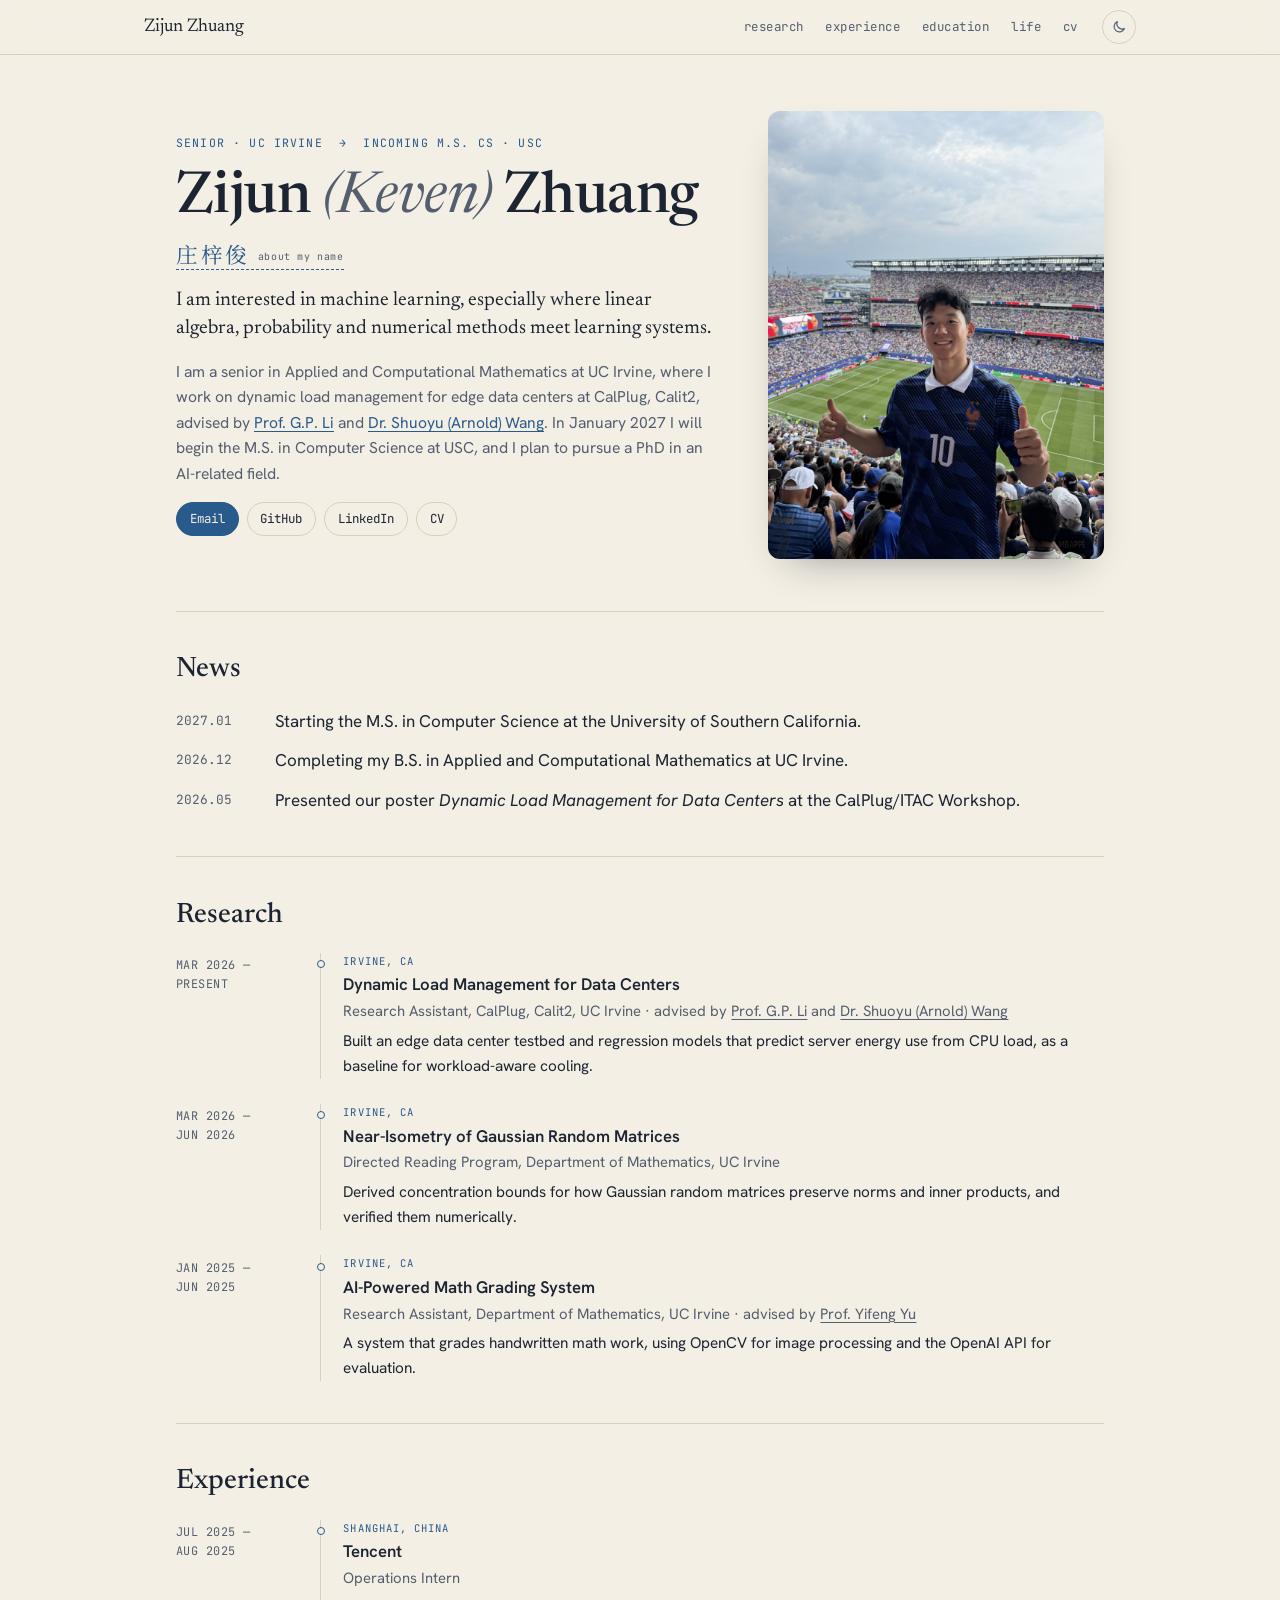
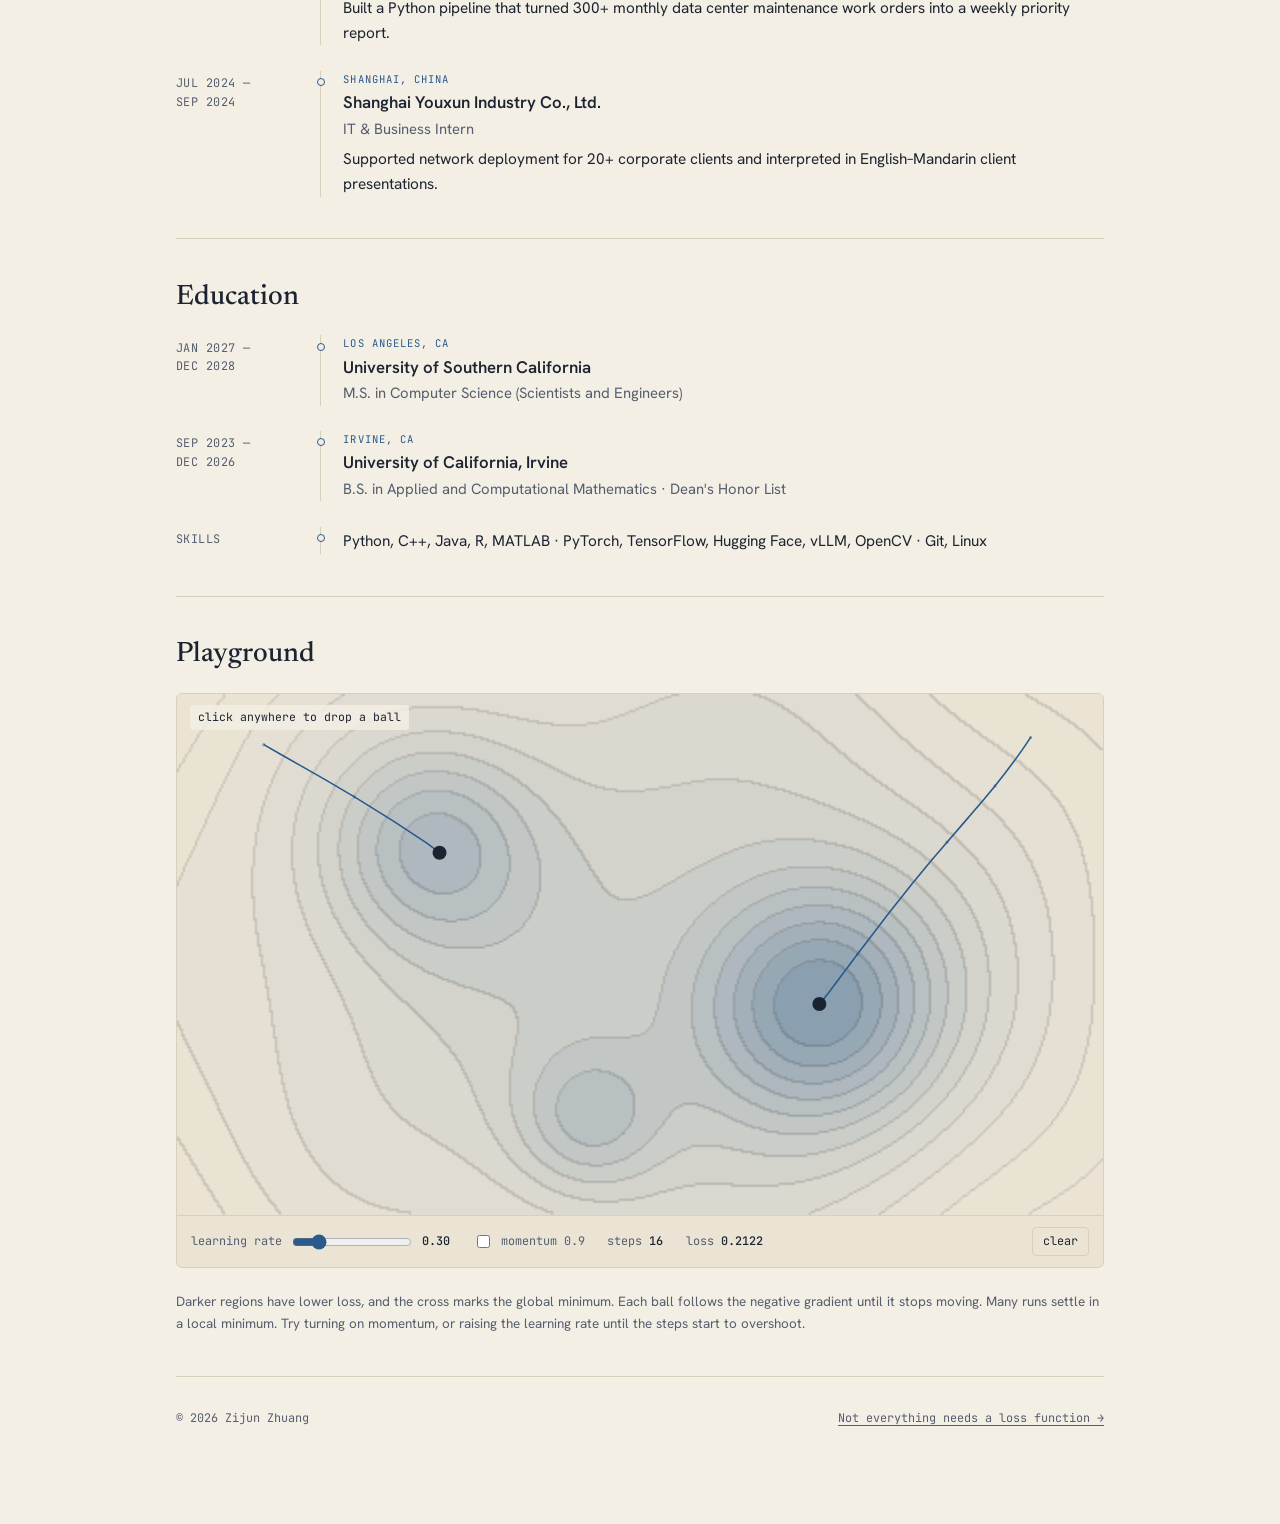
==== index.html @ bdbaf3a0 "New Life intro and footer link copy Co-Authored-By: Claude Opus 5.5 <noreply@anthropic.com> Claude-S" ====
<!doctype html>
<html lang="en">
<head>
<meta charset="utf-8">
<meta name="viewport" content="width=device-width, initial-scale=1, viewport-fit=cover">
<title>Zijun (Keven) Zhuang</title>
<meta name="claude:viewport-fit-sides" content="cover">
<meta name="description" content="Zijun (Keven) Zhuang — Applied & Computational Mathematics at UC Irvine, incoming M.S. Computer Science at USC. Research in machine learning for energy-efficient computing.">
<link rel="preconnect" href="https://fonts.googleapis.com">
<link rel="preconnect" href="https://fonts.gstatic.com" crossorigin>
<link rel="stylesheet" href="https://fonts.googleapis.com/css2?family=Hanken+Grotesk:wght@400;500;600&family=JetBrains+Mono:wght@400;500&family=Newsreader:ital,opsz,wght@0,6..72,400;0,6..72,500;1,6..72,400&display=swap">
<link rel="stylesheet" href="https://fonts.googleapis.com/css2?family=Noto+Serif+SC:wght@500&text=%E5%BA%84%E6%A2%93%E4%BF%8A%E6%9C%A8%E5%8C%97%E5%86%A5%E6%9C%89%E9%B1%BC%E5%85%B6%E5%90%8D%E4%B8%BA%E9%B2%B2%EF%BC%8C%E3%80%82&display=swap">
<link rel="stylesheet" href="assets/css/style.css">
<link rel="icon" href="assets/favicon.svg" type="image/svg+xml">
</head>
<body>

<header class="topbar">
  <div class="topbar-in">
    <a class="wordmark" href="index.html">Zijun Zhuang</a>
    <nav class="nav" aria-label="Main">
      <a href="#research">research</a>
      <a href="#experience">experience</a>
      <a href="#education">education</a>
      <a href="life.html">life</a>
      <a href="assets/cv.pdf">cv</a>
    </nav>
    <button class="theme-btn" type="button" aria-label="Switch theme"></button>
  </div>
</header>

<main class="page">
  <div class="wrap narrow">

    <section class="hero" id="about">
      <div class="hero-text">
        <p class="eyebrow">Senior · UC Irvine &nbsp;→&nbsp; Incoming M.S. CS · USC</p>
        <h1 class="name">Zijun <span class="aka">(Keven)</span> Zhuang</h1>
        <button class="han-btn" type="button" data-open-name aria-haspopup="dialog">庄梓俊<small>about my name</small></button>
        <p class="statement">I am interested in machine learning, especially where linear algebra, probability and numerical methods meet learning systems.</p>
        <div class="bio">
          <p>I am a senior in Applied and Computational Mathematics at UC Irvine, where I work on dynamic load management for edge data centers at CalPlug, Calit2, advised by <a href="https://www.calplug.org/about/team">Prof. G.P. Li</a> and <a href="https://www.calplug.org/about/team">Dr. Shuoyu (Arnold) Wang</a>. In January 2027 I will begin the M.S. in Computer Science at USC, and I plan to pursue a PhD in an AI-related field.</p>
        </div>
        <div class="links">
          <a class="chip solid" href="mailto:zijunzhu@usc.edu">Email</a>
          <a class="chip" href="https://github.com/kevenzhuang">GitHub</a>
          <a class="chip" href="https://www.linkedin.com/in/keven-zhuang-62643b3b6/">LinkedIn</a>
          <a class="chip" href="assets/cv.pdf">CV</a>
        </div>
      </div>
      <div class="portrait">
        <span class="mono-fill" aria-hidden="true">庄</span>
        <img data-photo src="assets/img/profile.jpg" alt="Zijun Zhuang at a France match, Lincoln Financial Field, Philadelphia">
      </div>
    </section>

    <section class="sec" id="news">
      <h2>News</h2>
      <ul class="news">
        <li><time>2027.01</time><p>Starting the M.S. in Computer Science at the University of Southern California.</p></li>
        <li><time>2026.12</time><p>Completing my B.S. in Applied and Computational Mathematics at UC Irvine.</p></li>
        <li><time>2026.05</time><p>Presented our poster <em>Dynamic Load Management for Data Centers</em> at the CalPlug/ITAC Workshop.</p></li>
      </ul>
    </section>

    <section class="sec" id="research">
      <h2>Research</h2>
      <div class="timeline">
        <article class="tl">
          <div class="when">Mar 2026 —<br>Present</div>
          <div class="what">
            <span class="where">Irvine, CA</span><h3>Dynamic Load Management for Data Centers</h3>
            <p class="role">Research Assistant, CalPlug, Calit2, UC Irvine · advised by <a href="https://www.calplug.org/about/team">Prof. G.P. Li</a> and <a href="https://www.calplug.org/about/team">Dr. Shuoyu (Arnold) Wang</a></p>
            <p class="desc">Built an edge data center testbed and regression models that predict server energy use from CPU load, as a baseline for workload-aware cooling.</p>
          </div>
        </article>
        <article class="tl">
          <div class="when">Mar 2026 —<br>Jun 2026</div>
          <div class="what">
            <span class="where">Irvine, CA</span><h3>Near-Isometry of Gaussian Random Matrices</h3>
            <p class="role">Directed Reading Program, Department of Mathematics, UC Irvine</p>
            <p class="desc">Derived concentration bounds for how Gaussian random matrices preserve norms and inner products, and verified them numerically.</p>
          </div>
        </article>
        <article class="tl">
          <div class="when">Jan 2025 —<br>Jun 2025</div>
          <div class="what">
            <span class="where">Irvine, CA</span><h3>AI-Powered Math Grading System</h3>
            <p class="role">Research Assistant, Department of Mathematics, UC Irvine · advised by <a href="https://www.faculty.uci.edu/profile/?facultyId=5707">Prof. Yifeng Yu</a></p>
            <p class="desc">A system that grades handwritten math work, using OpenCV for image processing and the OpenAI API for evaluation.</p>
          </div>
        </article>
      </div>
    </section>

    <section class="sec" id="experience">
      <h2>Experience</h2>
      <div class="timeline">
        <article class="tl">
          <div class="when">Jul 2025 —<br>Aug 2025</div>
          <div class="what">
            <span class="where">Shanghai, China</span><h3>Tencent</h3>
            <p class="role">Operations Intern</p>
            <p class="desc">Built a Python pipeline that turned 300+ monthly data center maintenance work orders into a weekly priority report.</p>
          </div>
        </article>
        <article class="tl">
          <div class="when">Jul 2024 —<br>Sep 2024</div>
          <div class="what">
            <span class="where">Shanghai, China</span><h3>Shanghai Youxun Industry Co., Ltd.</h3>
            <p class="role">IT &amp; Business Intern</p>
            <p class="desc">Supported network deployment for 20+ corporate clients and interpreted in English–Mandarin client presentations.</p>
          </div>
        </article>
      </div>
    </section>

    <section class="sec" id="education">
      <h2>Education</h2>
      <div class="timeline">
        <article class="tl">
          <div class="when">Jan 2027 —<br>Dec 2028</div>
          <div class="what">
            <span class="where">Los Angeles, CA</span><h3>University of Southern California</h3>
            <p class="role">M.S. in Computer Science (Scientists and Engineers)</p>
          </div>
        </article>
        <article class="tl">
          <div class="when">Sep 2023 —<br>Dec 2026</div>
          <div class="what">
            <span class="where">Irvine, CA</span><h3>University of California, Irvine</h3>
            <p class="role">B.S. in Applied and Computational Mathematics · Dean's Honor List</p>
          </div>
        </article>
        <article class="tl">
          <div class="when">Skills</div>
          <div class="what">
            <p class="desc">Python, C++, Java, R, MATLAB · PyTorch, TensorFlow, Hugging Face, vLLM, OpenCV · Git, Linux</p>
          </div>
        </article>
      </div>
    </section>

    <section class="sec" id="playground">
      <h2>Playground</h2>
        <div class="gd" id="gd">
          <div class="gd-canvas-wrap">
            <canvas aria-label="Contour plot of a loss surface. Click to start gradient descent from that point."></canvas>
            <span class="gd-hint">click anywhere to drop a ball</span>
          </div>
          <div class="gd-bar">
            <label for="gd-lr">learning rate <input id="gd-lr" type="range" min="0.02" max="1.6" step="0.02" value="0.30"> <output id="gd-lr-out">0.30</output></label>
            <label for="gd-mom"><input id="gd-mom" type="checkbox"> momentum 0.9</label>
            <span class="gd-stat">steps <b id="gd-steps">0</b></span>
            <span class="gd-stat">loss <b id="gd-loss">–</b></span>
            <span class="spacer"></span>
            <button id="gd-clear" type="button">clear</button>
          </div>
        </div>
        <p class="caption">Darker regions have lower loss, and the cross marks the global minimum. Each ball follows the negative gradient until it stops moving. Many runs settle in a local minimum. Try turning on momentum, or raising the learning rate until the steps start to overshoot.</p>
    </section>

    <footer class="foot">
      <span>© <span id="year">2026</span> Zijun Zhuang</span>
      <span><a href="life.html">Not everything needs a loss function →</a></span>
    </footer>
  </div>
</main>

<dialog class="namecard" id="namecard" aria-labelledby="nc-title">
  <div class="nc-in">
    <div class="nc-head">
      <h2 id="nc-title">About my name</h2>
      <button class="nc-x" type="button" data-close aria-label="Close">×</button>
    </div>
    <p>My legal name is Zijun Zhuang. In Chinese it is written 庄梓俊, and each character was chosen with care.</p>
    <div class="nc-chars">
      <div class="nc-char"><span class="g">庄</span><div><span class="py">zhuāng · family name</span><p>Shared with Zhuangzi, the Daoist philosopher. My family hoped the name would carry some of his wisdom.</p></div></div>
      <div class="nc-char"><span class="g">梓</span><div><span class="py">zǐ · catalpa tree</span><p>It carries the wood radical 木. In the Chinese five-element tradition my birth chart was short on wood, so this character was chosen to balance it.</p></div></div>
      <div class="nc-char"><span class="g">俊</span><div><span class="py">jùn · handsome, talented</span><p>My parents' hope for me. I am still working on it.</p></div></div>
    </div>
    <p class="nc-foot">Most people call me <b>Keven</b>, a name I have used since kindergarten. It is spelled with two e's, and it is not a typo.</p>
  </div>
</dialog>

<script src="assets/js/main.js"></script>
<script src="assets/js/gd.js"></script>
</body>
</html>
---- assets/css/style.css ----
/* Layout: a research notebook. One reading column (~68ch); on wide screens each
   section's label sits in a left margin column, like marginalia. Cream paper by
   day, deep-sea navy by night. Blue is the only accent. */
:root {
  --paper: #f4efe4;
  --paper-2: #ebe4d5;
  --ink: #1c2431;
  --ink-2: #545e6f;
  --rule: #d8cfbc;
  --accent: #295a8c;
  --accent-ink: #f4efe4;
  --accent-wash: rgba(41, 90, 140, 0.09);
  --ok: #2f7a5b;
  --warn: #b5562f;
  --c-home: #295a8c;
  --c-ocean: #1d8384;
  --c-cup: #c0672e;
  --c-wander: #7b6aa3;

  --f-display: "Newsreader", "Iowan Old Style", "Palatino Linotype", Georgia, serif;
  --f-body: "Hanken Grotesk", "Segoe UI", "Helvetica Neue", Arial, sans-serif;
  --f-mono: "JetBrains Mono", ui-monospace, "SF Mono", Menlo, Consolas, monospace;
  --f-han: "Noto Serif SC", "Songti SC", "STSong", "SimSun", serif;

  --step--1: 0.84rem;
  --step-0: 1rem;
  --step-1: 1.2rem;
  --step-2: 1.55rem;
  --step-3: 2.1rem;
  --step-4: clamp(2.3rem, 5vw, 3.3rem);

  --col: 44rem;
  --wide: 62rem;
  --radius: 6px;
}
@media (prefers-color-scheme: dark) {
  :root:not([data-theme="light"]) {
    --paper: #0e1623;
    --paper-2: #152033;
    --ink: #e9e3d6;
    --ink-2: #9ca7b9;
    --rule: #26354c;
    --accent: #84b4e8;
    --accent-ink: #0e1623;
    --accent-wash: rgba(132, 180, 232, 0.1);
    --ok: #6cc49c;
    --warn: #ec9a76;
    --c-home: #84b4e8;
    --c-ocean: #5cc6c0;
    --c-cup: #eea06a;
    --c-wander: #b6a8dc;
    color-scheme: dark;
  }
}
:root[data-theme="dark"] {
  --paper: #0e1623;
  --paper-2: #152033;
  --ink: #e9e3d6;
  --ink-2: #9ca7b9;
  --rule: #26354c;
  --accent: #84b4e8;
  --accent-ink: #0e1623;
  --accent-wash: rgba(132, 180, 232, 0.1);
  --ok: #6cc49c;
  --warn: #ec9a76;
  --c-home: #84b4e8;
  --c-ocean: #5cc6c0;
  --c-cup: #eea06a;
  --c-wander: #b6a8dc;
  color-scheme: dark;
}

*, *::before, *::after { box-sizing: border-box; }
html { -webkit-text-size-adjust: 100%; scroll-behavior: smooth; }
@media (prefers-reduced-motion: reduce) { html { scroll-behavior: auto; } *, *::before, *::after { animation: none !important; transition: none !important; } }
body {
  margin: 0;
  background: var(--paper);
  color: var(--ink);
  font-family: var(--f-body);
  font-size: 17px;
  line-height: 1.62;
  transition: background-color .25s, color .25s;
}
img { max-width: 100%; display: block; }
a { color: var(--accent); text-decoration-thickness: 1px; text-underline-offset: 3px; }
a:hover { text-decoration-thickness: 2px; }
:focus-visible { outline: 2px solid var(--accent); outline-offset: 3px; border-radius: 3px; }
h1, h2, h3 { font-family: var(--f-display); font-weight: 500; line-height: 1.15; text-wrap: balance; margin: 0; }
p { margin: 0; }
.han { font-family: var(--f-han); }
.mono { font-family: var(--f-mono); }

/* ---------- top bar ---------- */
body::before { content: ""; position: fixed; inset: 0 0 auto; height: env(safe-area-inset-top, 0px); z-index: 10; background: var(--paper); }
.topbar {
  position: sticky; top: env(safe-area-inset-top, 0px); z-index: 9;
  background: color-mix(in srgb, var(--paper) 88%, transparent);
  backdrop-filter: blur(8px); -webkit-backdrop-filter: blur(8px);
  border-bottom: 1px solid var(--rule);
  padding-left: max(16px, env(safe-area-inset-left, 0px));
  padding-right: max(16px, env(safe-area-inset-right, 0px));
}
.topbar-in { max-width: var(--wide); margin: 0 auto; display: flex; align-items: center; gap: 1rem; min-height: 3.4rem; }
.wordmark { font-family: var(--f-display); font-size: 1.15rem; color: var(--ink); text-decoration: none; margin-right: auto; white-space: nowrap; }
.nav { display: flex; gap: .25rem; flex-wrap: wrap; }
.nav a { font-family: var(--f-mono); font-size: .78rem; letter-spacing: .04em; text-transform: lowercase; color: var(--ink-2); text-decoration: none; padding: .35rem .55rem; border-radius: 4px; }
.nav a:hover { color: var(--ink); background: var(--accent-wash); }
.nav a[aria-current="page"] { color: var(--accent); }
.theme-btn { border: 1px solid var(--rule); background: transparent; color: var(--ink-2); width: 2.1rem; height: 2.1rem; border-radius: 50%; display: grid; place-items: center; cursor: pointer; flex: none; }
.theme-btn:hover { color: var(--ink); border-color: var(--ink-2); }
.theme-btn svg { width: 1rem; height: 1rem; }
@media (max-width: 640px) {
  .topbar-in { flex-wrap: wrap; gap: .1rem .5rem; padding-block: .4rem; }
  .nav { order: 3; width: 100%; margin-left: -.55rem; }
}

/* ---------- page frame ---------- */
.page { padding-left: max(16px, env(safe-area-inset-left, 0px)); padding-right: max(16px, env(safe-area-inset-right, 0px)); padding-block: 0 4rem; }
.wrap { max-width: var(--wide); margin: 0 auto; }

.section { display: grid; grid-template-columns: 11rem minmax(0, 1fr); gap: 0 2.5rem; padding-block: 3rem; border-top: 1px solid var(--rule); scroll-margin-top: 4rem; }
.section > .label { font-family: var(--f-mono); font-size: .74rem; letter-spacing: .1em; text-transform: uppercase; color: var(--ink-2); padding-top: .55rem; }
.section > .label span { display: block; font-family: var(--f-display); font-style: italic; text-transform: none; letter-spacing: 0; font-size: .95rem; color: var(--accent); margin-top: .2rem; }
.section > .body { min-width: 0; max-width: var(--col); display: grid; gap: 1.4rem; }
.section h2 { font-size: var(--step-3); }
.lede { color: var(--ink-2); font-size: var(--step-0); max-width: 62ch; }
@media (max-width: 820px) {
  .section { grid-template-columns: minmax(0, 1fr); gap: .8rem; padding-block: 2.4rem; }
  .section > .label { padding-top: 0; }
}

/* ---------- hero ---------- */
.hero { display: grid; grid-template-columns: 11rem minmax(0, 1fr); gap: 2.5rem; padding-block: 3.5rem 3rem; align-items: start; }
.portrait { position: relative; width: 11rem; aspect-ratio: 4 / 5; max-width: 100%; border-radius: var(--radius); overflow: hidden; background: var(--paper-2); border: 1px solid var(--rule); }
.portrait img { width: 100%; height: 100%; object-fit: cover; position: relative; z-index: 1; }
.portrait .mono-fill { position: absolute; inset: 0; display: grid; place-items: center; font-family: var(--f-han); font-size: 3.4rem; color: var(--ink-2); opacity: .55; }
.hero-text { min-width: 0; max-width: var(--col); display: grid; gap: 1.1rem; }
.name { font-size: var(--step-4); letter-spacing: -.01em; }
.name .aka { color: var(--ink-2); font-style: italic; font-weight: 400; }
.name-line { display: flex; flex-wrap: wrap; align-items: baseline; gap: .4rem 1rem; }
.han-btn {
  font-family: var(--f-han); font-size: 1.35rem; letter-spacing: .12em;
  color: var(--accent); background: none; border: 0; border-bottom: 1px dashed currentColor;
  padding: 0 0 2px; cursor: pointer; line-height: 1.2;
}
.han-btn:hover { border-bottom-style: solid; }
.han-btn small { font-family: var(--f-mono); font-size: .62rem; letter-spacing: .06em; color: var(--ink-2); margin-left: .5rem; vertical-align: middle; }
.affil { font-family: var(--f-mono); font-size: .8rem; color: var(--ink-2); line-height: 1.7; }
.affil b { color: var(--ink); font-weight: 500; }
.bio { display: grid; gap: .9rem; max-width: 64ch; }
.links { display: flex; flex-wrap: wrap; gap: .5rem; }
.chip {
  display: inline-flex; align-items: center; gap: .45rem; font-family: var(--f-mono); font-size: .78rem;
  color: var(--ink); text-decoration: none; border: 1px solid var(--rule); border-radius: 999px; padding: .38rem .8rem; background: transparent; cursor: pointer;
}
.chip:hover { border-color: var(--accent); color: var(--accent); }
.chip svg { width: .95rem; height: .95rem; }
.chip.solid { background: var(--accent); color: var(--accent-ink); border-color: var(--accent); }
.chip.solid:hover { color: var(--accent-ink); filter: brightness(1.08); }
@media (max-width: 820px) {
  .hero { grid-template-columns: minmax(0, 1fr); gap: 1.5rem; padding-block: 2rem 2.4rem; }
  .portrait { width: 8.5rem; }
}

/* ---------- news ---------- */
.news { list-style: none; margin: 0; padding: 0; display: grid; gap: .75rem; }
.news li { display: grid; grid-template-columns: 6.2rem minmax(0, 1fr); gap: 1rem; }
.news time { font-family: var(--f-mono); font-size: .8rem; color: var(--ink-2); padding-top: .2rem; font-variant-numeric: tabular-nums; }
.tag { font-family: var(--f-mono); font-size: .66rem; letter-spacing: .06em; text-transform: uppercase; color: var(--accent); border: 1px solid currentColor; border-radius: 3px; padding: 0 .3rem; margin-right: .35rem; vertical-align: 2px; }

/* ---------- research / projects ---------- */
.entry { display: grid; grid-template-columns: 13rem minmax(0, 1fr); gap: 1.4rem; align-items: start; }
.entry + .entry { padding-top: 1.6rem; border-top: 1px dashed var(--rule); }
.entry h3 { font-size: var(--step-1); }
.entry .meta { font-family: var(--f-mono); font-size: .76rem; color: var(--ink-2); line-height: 1.6; }
.entry .text { min-width: 0; display: grid; gap: .55rem; }
.entry .text p { color: var(--ink); }
.tags { display: flex; flex-wrap: wrap; gap: .35rem; }
.tags span { font-family: var(--f-mono); font-size: .7rem; color: var(--ink-2); background: var(--paper-2); border-radius: 3px; padding: .1rem .45rem; }
.fig { position: relative; aspect-ratio: 4 / 3; max-width: 100%; border-radius: var(--radius); overflow: hidden; background: var(--paper-2); border: 1px solid var(--rule); }
.fig img { width: 100%; height: 100%; object-fit: cover; position: relative; z-index: 1; }
.fig canvas, .fig svg { width: 100%; height: 100%; display: block; }
.fig .ph { position: absolute; inset: 0; display: grid; place-items: center; text-align: center; padding: 1rem; font-family: var(--f-mono); font-size: .7rem; color: var(--ink-2); }
@media (max-width: 640px) { .entry { grid-template-columns: minmax(0, 1fr); } .fig { aspect-ratio: 16 / 9; } }

.dl { display: grid; grid-template-columns: 9rem minmax(0, 1fr); gap: .45rem 1rem; margin: 0; }
.dl dt { font-family: var(--f-mono); font-size: .78rem; color: var(--ink-2); padding-top: .15rem; }
.dl dd { margin: 0; min-width: 0; }
@media (max-width: 520px) { .dl { grid-template-columns: minmax(0, 1fr); gap: .1rem; } .dl dd { margin-bottom: .6rem; } }

/* ---------- gradient descent playground ---------- */
.gd { border: 1px solid var(--rule); border-radius: var(--radius); background: var(--paper-2); overflow: hidden; }
.gd-canvas-wrap { position: relative; aspect-ratio: 16 / 9; max-width: 100%; cursor: crosshair; }
.gd-canvas-wrap canvas { position: absolute; inset: 0; width: 100%; height: 100%; touch-action: manipulation; }
.gd-hint { position: absolute; left: .8rem; top: .7rem; font-family: var(--f-mono); font-size: .72rem; color: var(--ink); background: color-mix(in srgb, var(--paper) 82%, transparent); padding: .2rem .5rem; border-radius: 3px; pointer-events: none; transition: opacity .3s; }
.gd-bar { display: flex; flex-wrap: wrap; gap: .6rem 1.4rem; align-items: center; padding: .7rem .9rem; border-top: 1px solid var(--rule); font-family: var(--f-mono); font-size: .74rem; color: var(--ink-2); }
.gd-bar label { display: inline-flex; align-items: center; gap: .5rem; }
.gd-bar input[type=range] { width: 7.5rem; accent-color: var(--accent); }
.gd-bar input[type=checkbox] { accent-color: var(--accent); }
.gd-bar output, .gd-stat b { color: var(--ink); font-weight: 500; font-variant-numeric: tabular-nums; }
.gd-bar .spacer { flex: 1; }
.gd-bar button { font: inherit; color: var(--ink); background: transparent; border: 1px solid var(--rule); border-radius: 4px; padding: .25rem .6rem; cursor: pointer; }
.gd-bar button:hover { border-color: var(--accent); color: var(--accent); }
.caption { font-size: var(--step--1); color: var(--ink-2); }

/* ---------- name card dialog ---------- */
dialog.namecard {
  border: 1px solid var(--rule); border-radius: 10px; padding: 0; max-width: min(34rem, calc(100vw - 32px));
  background: var(--paper); color: var(--ink); box-shadow: 0 24px 60px -20px rgba(0,0,0,.35);
}
dialog.namecard::backdrop { background: rgba(8, 14, 24, .45); backdrop-filter: blur(2px); }
.nc-in { padding: 1.8rem 1.8rem 1.5rem; display: grid; gap: 1.2rem; }
.nc-head { display: flex; justify-content: space-between; align-items: start; gap: 1rem; }
.nc-head h2 { font-size: var(--step-2); }
.nc-x { background: none; border: 0; color: var(--ink-2); font-size: 1.4rem; line-height: 1; cursor: pointer; padding: .2rem; }
.nc-chars { display: grid; gap: .9rem; }
.nc-char { display: grid; grid-template-columns: 3.4rem minmax(0, 1fr); gap: 1rem; align-items: start; }
.nc-char .g { font-family: var(--f-han); font-size: 2.6rem; line-height: 1; color: var(--accent); text-align: center; }
.nc-char .py { font-family: var(--f-mono); font-size: .72rem; color: var(--ink-2); display: block; margin-bottom: .15rem; }
.nc-char p { font-size: .95rem; }
.nc-foot { font-size: .92rem; color: var(--ink-2); border-top: 1px solid var(--rule); padding-top: 1rem; }

/* ---------- footer ---------- */
.foot { border-top: 1px solid var(--rule); padding-block: 2rem; font-family: var(--f-mono); font-size: .74rem; color: var(--ink-2); display: flex; flex-wrap: wrap; gap: .5rem 1.5rem; justify-content: space-between; }
.foot a { color: var(--ink-2); }

/* ---------- life page ---------- */
.life-hero { padding-block: 3.5rem 2.5rem; display: grid; gap: 1rem; max-width: 46rem; }
.life-hero h1 { font-size: var(--step-4); }
.life-hero p { color: var(--ink-2); font-size: var(--step-1); font-family: var(--f-display); }
.toc { display: flex; flex-wrap: wrap; gap: .4rem; margin-top: .6rem; }

.facts { list-style: none; margin: 0; padding: 0; counter-reset: f; display: grid; grid-template-columns: repeat(2, minmax(0, 1fr)); gap: 0 2rem; }
.facts li { counter-increment: f; display: grid; grid-template-columns: 1rem minmax(0, 1fr); gap: .6rem; padding-block: .9rem; border-bottom: 1px solid var(--rule); }
.facts li::before { content: ""; width: 7px; height: 7px; border-radius: 50%; background: var(--accent); margin: .62rem 0 0 .2rem; }
@media (max-width: 680px) { .facts { grid-template-columns: minmax(0, 1fr); } }

.quote { display: grid; gap: .6rem; padding: 1.6rem 1.6rem 1.4rem; border-radius: var(--radius); background: linear-gradient(180deg, var(--paper-2), color-mix(in srgb, var(--accent) 14%, var(--paper-2))); border: 1px solid var(--rule); }
.quote .zh { font-family: var(--f-han); font-size: clamp(1.5rem, 3.6vw, 2.1rem); letter-spacing: .14em; line-height: 1.4; }
.quote .en { font-family: var(--f-display); font-style: italic; font-size: var(--step-1); color: var(--ink-2); }
.quote cite { font-family: var(--f-mono); font-style: normal; font-size: .72rem; color: var(--ink-2); }

.stats { display: grid; grid-template-columns: repeat(3, minmax(0, 1fr)); gap: 1rem; }
.stat { border-top: 2px solid var(--accent); padding-top: .6rem; display: grid; gap: .15rem; }
.stat b { font-family: var(--f-display); font-weight: 500; font-size: var(--step-3); line-height: 1; font-variant-numeric: tabular-nums; }
.stat span { font-size: var(--step--1); color: var(--ink-2); }
@media (max-width: 520px) { .stats { grid-template-columns: minmax(0, 1fr); } }

.gallery { display: grid; grid-template-columns: repeat(3, minmax(0, 1fr)); gap: .6rem; }
.gallery .fig { aspect-ratio: 1; }
.gallery .fig.tall { grid-row: span 2; aspect-ratio: auto; }
@media (max-width: 560px) { .gallery { grid-template-columns: repeat(2, minmax(0, 1fr)); } }
.fig figcaption { position: absolute; left: 0; right: 0; bottom: 0; z-index: 2; padding: .5rem .6rem; font-family: var(--f-mono); font-size: .68rem; color: #f4efe4; background: linear-gradient(transparent, rgba(8,14,24,.7)); }

.videos { display: grid; grid-template-columns: repeat(2, minmax(0, 1fr)); gap: 1rem; }
.video { display: grid; gap: .45rem; min-width: 0; }
.video .frame { position: relative; aspect-ratio: 16 / 9; max-width: 100%; border-radius: var(--radius); overflow: hidden; background: var(--paper-2); border: 1px solid var(--rule); }
.video iframe { position: absolute; inset: 0; width: 100%; height: 100%; border: 0; }
.video .ph { position: absolute; inset: 0; display: grid; place-items: center; text-align: center; font-family: var(--f-mono); font-size: .72rem; color: var(--ink-2); padding: 1rem; }
.video .ph .play { width: 3rem; height: 3rem; border-radius: 50%; border: 1.5px solid var(--ink-2); display: grid; place-items: center; margin: 0 auto .6rem; }
.video h3 { font-family: var(--f-body); font-size: .95rem; font-weight: 600; }
.video p { font-size: var(--step--1); color: var(--ink-2); }
@media (max-width: 600px) { .videos { grid-template-columns: minmax(0, 1fr); } }

.weigh { display: grid; grid-template-columns: minmax(0, 1fr) minmax(0, 1.1fr); gap: 1.4rem; align-items: center; }
.weigh svg { width: 100%; height: auto; display: block; }
@media (max-width: 640px) { .weigh { grid-template-columns: minmax(0, 1fr); } }

/* map */
.map { border: 1px solid var(--rule); border-radius: var(--radius); background: var(--paper-2); overflow: hidden; display: grid; grid-template-columns: minmax(0, 1fr); }
.map-stage { position: relative; min-width: 0; align-self: center; }
.map-stage canvas { width: 100%; height: auto; aspect-ratio: 2.6 / 1; display: block; }
.pin { position: absolute; transform: translate(-50%, -50%); width: 22px; height: 22px; border-radius: 50%; border: 0; padding: 0; background: transparent; cursor: pointer; display: grid; place-items: center; }
.pin::before { content: ""; width: 9px; height: 9px; border-radius: 50%; background: var(--c, var(--accent)); box-shadow: 0 0 0 3px color-mix(in srgb, var(--c, var(--accent)) 28%, transparent); transition: transform .15s; }
.pin.story::before { width: 11px; height: 11px; box-shadow: 0 0 0 4px color-mix(in srgb, var(--c) 30%, transparent), 0 0 0 1.5px var(--paper) inset; }
.pin:hover::before, .pin[aria-pressed="true"]::before { transform: scale(1.45); }
.map-panel { border-top: 1px solid var(--rule); padding: 1.1rem; display: grid; grid-template-columns: minmax(0, 1fr) minmax(0, 1.5fr); gap: 1.2rem; align-items: start; min-width: 0; background: var(--paper); }
.map-panel .info { display: grid; gap: .6rem; min-width: 0; }
.map-panel .photos { display: grid; grid-template-columns: repeat(auto-fit, minmax(9rem, 1fr)); gap: .6rem; min-width: 0; }
.map-panel .photos:empty { display: none; }
.map-panel:has(.photos:empty) { grid-template-columns: minmax(0, 1fr); }
.map-panel .kind { font-family: var(--f-mono); font-size: .68rem; letter-spacing: .08em; text-transform: uppercase; display: flex; align-items: center; gap: .4rem; color: var(--ink-2); }
.map-panel .kind i { width: 8px; height: 8px; border-radius: 50%; background: var(--c); display: inline-block; }
.map-panel h3 { font-size: var(--step-2); }
.map-panel p { font-size: .93rem; }
.map-panel .fig { aspect-ratio: 4 / 3; }
.map-panel .fig img { object-position: 50% 30%; }
.legend { display: flex; flex-wrap: wrap; gap: .4rem 1.1rem; padding: .7rem .9rem; border-top: 1px solid var(--rule); font-family: var(--f-mono); font-size: .72rem; color: var(--ink-2); grid-column: 1 / -1; }
.legend span { display: inline-flex; align-items: center; gap: .4rem; }
.legend i { width: 8px; height: 8px; border-radius: 50%; background: var(--c); display: inline-block; }
.placelist { font-size: var(--step--1); color: var(--ink-2); }
@media (max-width: 640px) { .map-panel { grid-template-columns: minmax(0, 1fr); } .pin { width: 26px; height: 26px; } }

.shelf { display: grid; grid-template-columns: repeat(3, minmax(0, 1fr)); gap: 1px; background: var(--rule); border: 1px solid var(--rule); border-radius: var(--radius); overflow: hidden; }
.shelf > div { background: var(--paper); padding: 1rem 1.1rem 1.1rem; display: grid; align-content: start; gap: .35rem; min-width: 0; }
.shelf h3 { font-family: var(--f-mono); font-weight: 400; font-size: .7rem; letter-spacing: .1em; text-transform: uppercase; color: var(--ink-2); }
.shelf p { font-family: var(--f-display); font-size: 1.08rem; line-height: 1.4; }
.shelf p em { color: var(--ink-2); }
@media (max-width: 720px) { .shelf { grid-template-columns: repeat(2, minmax(0, 1fr)); } }
@media (max-width: 440px) { .shelf { grid-template-columns: minmax(0, 1fr); } }

/* ---------- life photo wall ---------- */
.photowall { columns: 3 17rem; column-gap: 1.2rem; padding-bottom: 2rem; }
.photowall figure { break-inside: avoid; margin: 0 0 1.6rem; display: grid; gap: .55rem; }
.photowall img, .photowall video { width: 100%; height: auto; display: block; border-radius: var(--radius); background: var(--paper-2); }
.photowall figcaption { font-size: .95rem; color: var(--ink-2); }
.photowall figcaption b { display: block; font-family: var(--f-display); font-weight: 500; font-size: 1.1rem; color: var(--ink); }

.entry.feature { grid-template-columns: minmax(0, 1fr); }
.entry.feature .fig { aspect-ratio: 4 / 3; max-width: 34rem; }

/* uniform entries for research / projects / experience / education */
.items { gap: 1.3rem; }
.item { display: grid; gap: .2rem; }
.item h3 { font-family: var(--f-body); font-size: 1.02rem; font-weight: 600; line-height: 1.4; }
.item .org { font-family: var(--f-mono); font-size: .78rem; color: var(--ink-2); }
.item p:not(.org) { font-size: .98rem; }

/* ===== v2 layout: single reading column, portrait right, timeline entries ===== */
.wrap.narrow { max-width: 54rem; }
.hero { grid-template-columns: minmax(0, 1fr) 15rem; gap: 3rem; padding-block: 4rem 3rem; align-items: start; }
.hero .portrait { width: 15rem; aspect-ratio: 4 / 5; border-radius: 10px; box-shadow: 0 18px 40px -22px rgba(10, 20, 35, .45); order: 2; }
.hero .portrait img { object-position: 50% 30%; }
.hero-text { gap: .9rem; order: 1; }
.eyebrow { font-family: var(--f-mono); font-size: .72rem; letter-spacing: .1em; text-transform: uppercase; color: var(--accent); }
.hero .name { font-size: clamp(2.4rem, 5.4vw, 3.4rem); line-height: 1.05; }
.hero .han-btn { justify-self: start; margin-top: -.3rem; }
.statement { font-family: var(--f-display); font-size: 1.28rem; line-height: 1.45; color: var(--ink); max-width: 36rem; }
.hero .bio { color: var(--ink-2); font-size: .98rem; gap: .7rem; }
.hero .bio a { color: var(--accent); }
.contact { font-size: .74rem; color: var(--ink-2); }
@media (max-width: 760px) {
  .hero { grid-template-columns: minmax(0, 1fr); gap: 1.6rem; padding-block: 2.2rem 2rem; }
  .hero .portrait { order: 0; width: 11rem; }
}

.sec { border-top: 1px solid var(--rule); padding-block: 2.6rem; display: grid; gap: 1.4rem; scroll-margin-top: 4rem; }
.sec > h2 { font-size: 1.75rem; }

.news li { grid-template-columns: 5.2rem minmax(0, 1fr); }

.timeline { display: grid; gap: 1.6rem; }
.tl { display: grid; grid-template-columns: 7.5rem minmax(0, 1fr); gap: 1.5rem; }
.tl .when { font-family: var(--f-mono); font-size: .74rem; letter-spacing: .04em; text-transform: uppercase; color: var(--ink-2); padding-top: .2rem; line-height: 1.6; font-variant-numeric: tabular-nums; }
.tl .what { min-width: 0; display: grid; gap: .2rem; padding-left: 1.4rem; border-left: 1px solid var(--rule); position: relative; }
.tl .what::before { content: ""; position: absolute; left: -4.5px; top: .45rem; width: 8px; height: 8px; border-radius: 50%; background: var(--paper); border: 1.5px solid var(--accent); }
.tl .where { font-family: var(--f-mono); font-size: .66rem; letter-spacing: .1em; text-transform: uppercase; color: var(--accent); }
.tl h3 { font-family: var(--f-body); font-size: 1.05rem; font-weight: 600; line-height: 1.35; }
.tl .role { font-size: .93rem; color: var(--ink-2); }
.tl .role a { color: var(--ink-2); }
.tl .desc { font-size: .96rem; margin-top: .15rem; }
@media (max-width: 560px) {
  .tl { grid-template-columns: minmax(0, 1fr); gap: .4rem; }
  .tl .when br { display: none; }
}

/* ===== v3 hero: full 3:4 portrait, text vertically centred beside it ===== */
.wrap.narrow { max-width: 58rem; }
.hero { grid-template-columns: minmax(0, 1fr) 19rem; gap: 3.5rem; align-items: center; padding-block: 3.5rem 3.2rem; }
.hero .portrait { width: 19rem; aspect-ratio: 3 / 4; border-radius: 12px; border: 0; }
.hero .portrait img { object-fit: cover; object-position: 50% 50%; }
.hero-text { gap: 1rem; max-width: 34rem; }
.hero .name { font-size: clamp(2.5rem, 5vw, 3.6rem); }
.statement { font-size: 1.32rem; }
@media (max-width: 860px) {
  .hero { grid-template-columns: minmax(0, 1fr) 15rem; gap: 2.2rem; }
  .hero .portrait { width: 15rem; }
}
@media (max-width: 680px) {
  .hero { grid-template-columns: minmax(0, 1fr); gap: 1.6rem; padding-block: 2rem; }
  .hero .portrait { order: 0; width: min(100%, 20rem); }
}
.hero { grid-template-columns: minmax(0, 1fr) 21rem; gap: 3.2rem; }
.hero .portrait { width: 21rem; }
.statement { font-size: 1.24rem; }
@media (max-width: 860px) { .hero { grid-template-columns: minmax(0, 1fr) 15rem; } .hero .portrait { width: 15rem; } }
@media (max-width: 680px) { .hero { grid-template-columns: minmax(0, 1fr); } .hero .portrait { width: min(100%, 18rem); } }
@media (max-width: 640px) { .nav a { padding: .35rem .4rem; } }
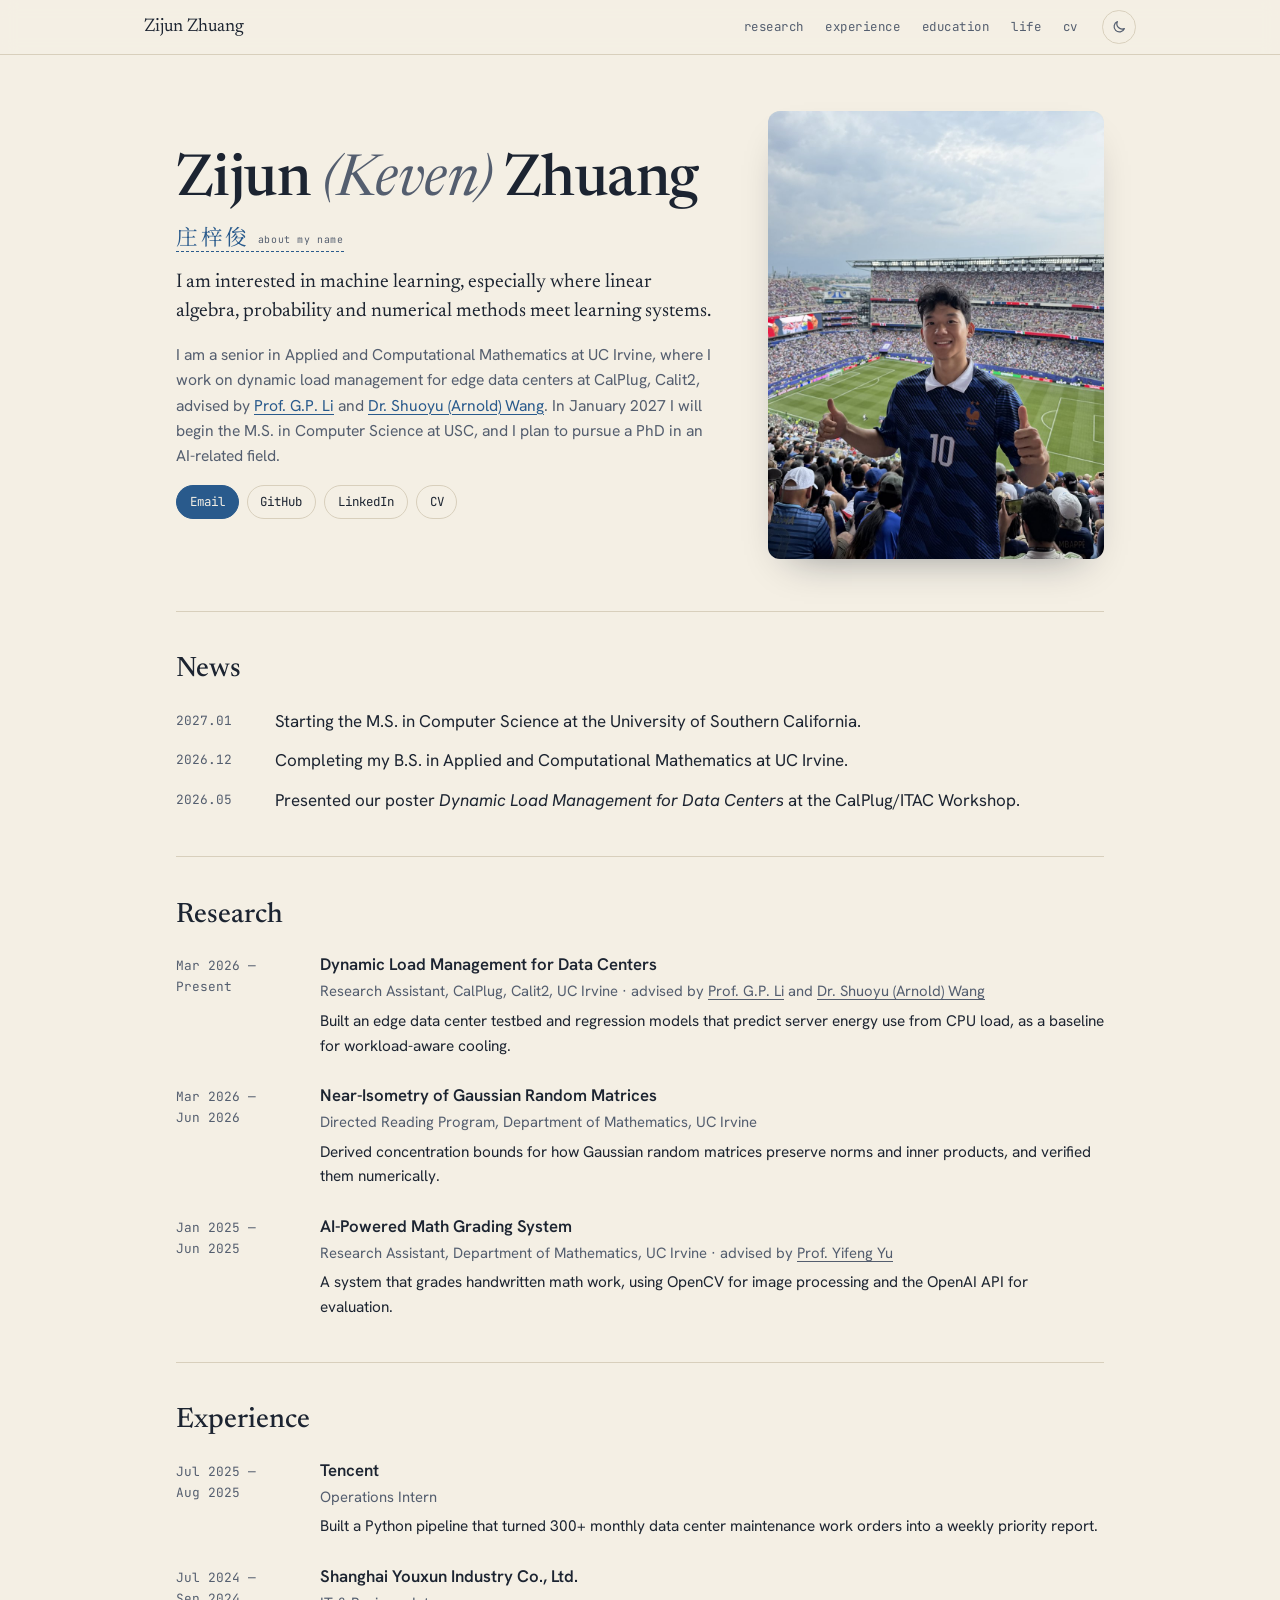
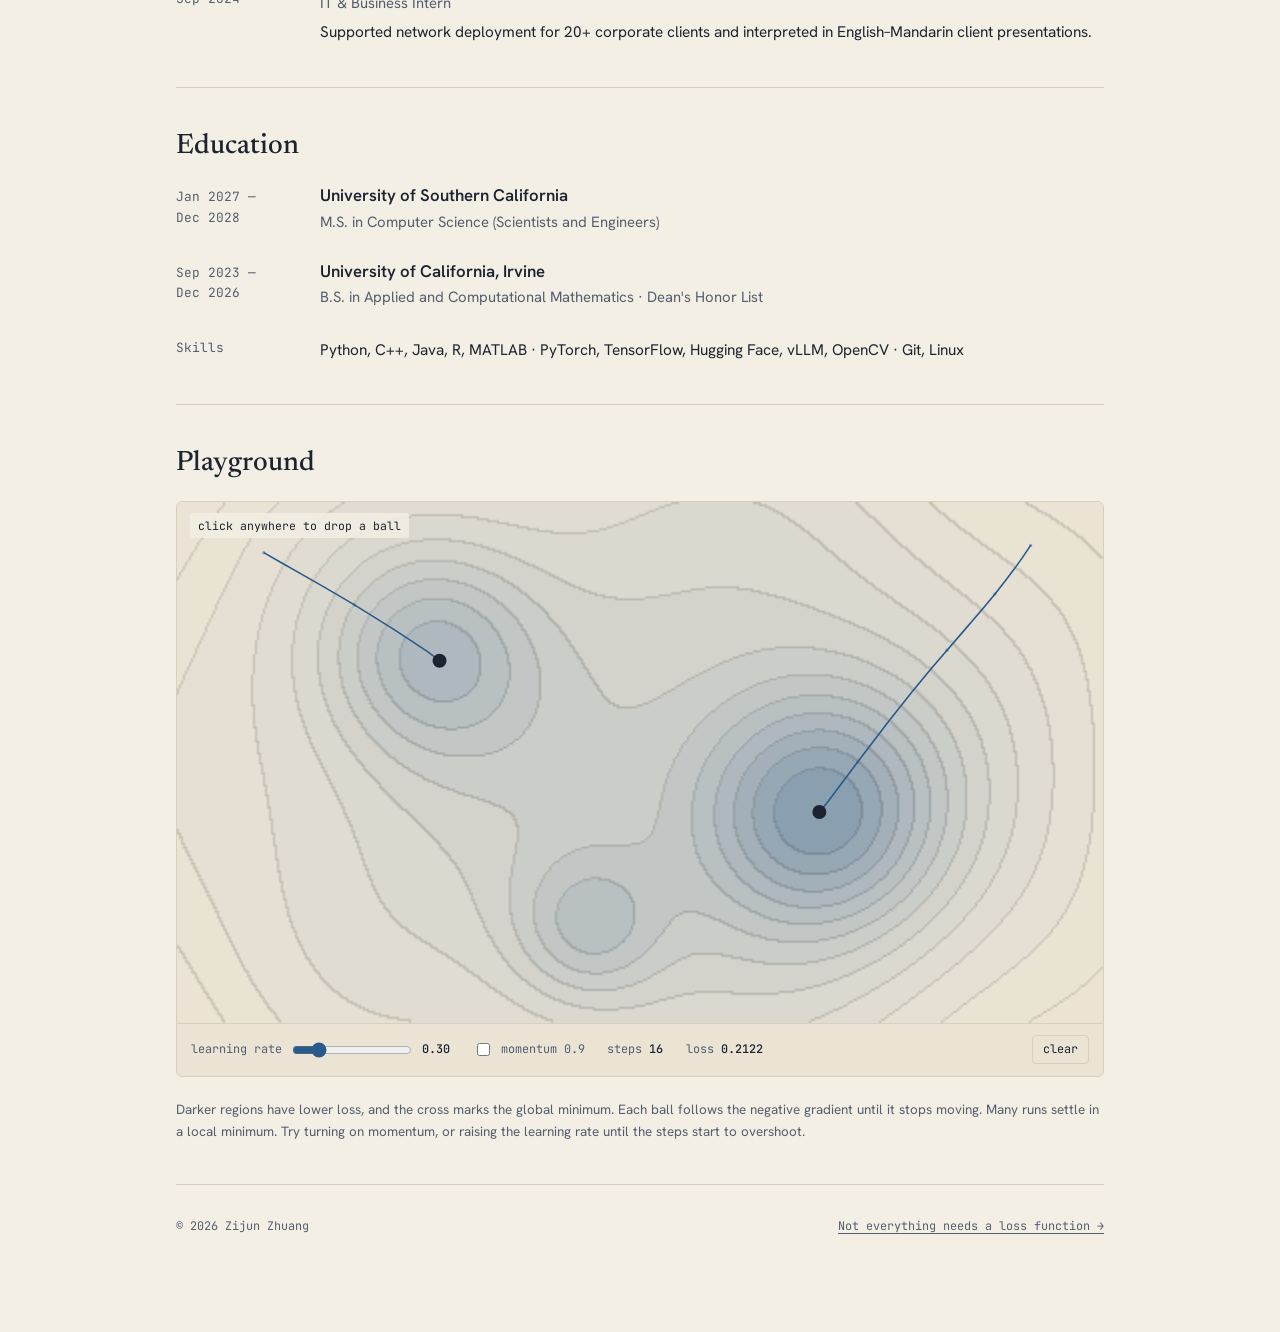
==== commit db6b3d59: "Simplify: remove eyebrow and location labels Co-Authored-By: Claude Opus 5.5 <noreply@anthropic.com>" ====
--- a/index.html
+++ b/index.html
@@ -34,7 +34,6 @@
 
     <section class="hero" id="about">
       <div class="hero-text">
-        <p class="eyebrow">Senior · UC Irvine &nbsp;→&nbsp; Incoming M.S. CS · USC</p>
         <h1 class="name">Zijun <span class="aka">(Keven)</span> Zhuang</h1>
         <button class="han-btn" type="button" data-open-name aria-haspopup="dialog">庄梓俊<small>about my name</small></button>
         <p class="statement">I am interested in machine learning, especially where linear algebra, probability and numerical methods meet learning systems.</p>
@@ -69,7 +68,7 @@
         <article class="tl">
           <div class="when">Mar 2026 —<br>Present</div>
           <div class="what">
-            <span class="where">Irvine, CA</span><h3>Dynamic Load Management for Data Centers</h3>
+            <h3>Dynamic Load Management for Data Centers</h3>
             <p class="role">Research Assistant, CalPlug, Calit2, UC Irvine · advised by <a href="https://www.calplug.org/about/team">Prof. G.P. Li</a> and <a href="https://www.calplug.org/about/team">Dr. Shuoyu (Arnold) Wang</a></p>
             <p class="desc">Built an edge data center testbed and regression models that predict server energy use from CPU load, as a baseline for workload-aware cooling.</p>
           </div>
@@ -77,7 +76,7 @@
         <article class="tl">
           <div class="when">Mar 2026 —<br>Jun 2026</div>
           <div class="what">
-            <span class="where">Irvine, CA</span><h3>Near-Isometry of Gaussian Random Matrices</h3>
+            <h3>Near-Isometry of Gaussian Random Matrices</h3>
             <p class="role">Directed Reading Program, Department of Mathematics, UC Irvine</p>
             <p class="desc">Derived concentration bounds for how Gaussian random matrices preserve norms and inner products, and verified them numerically.</p>
           </div>
@@ -85,7 +84,7 @@
         <article class="tl">
           <div class="when">Jan 2025 —<br>Jun 2025</div>
           <div class="what">
-            <span class="where">Irvine, CA</span><h3>AI-Powered Math Grading System</h3>
+            <h3>AI-Powered Math Grading System</h3>
             <p class="role">Research Assistant, Department of Mathematics, UC Irvine · advised by <a href="https://www.faculty.uci.edu/profile/?facultyId=5707">Prof. Yifeng Yu</a></p>
             <p class="desc">A system that grades handwritten math work, using OpenCV for image processing and the OpenAI API for evaluation.</p>
           </div>
@@ -99,7 +98,7 @@
         <article class="tl">
           <div class="when">Jul 2025 —<br>Aug 2025</div>
           <div class="what">
-            <span class="where">Shanghai, China</span><h3>Tencent</h3>
+            <h3>Tencent</h3>
             <p class="role">Operations Intern</p>
             <p class="desc">Built a Python pipeline that turned 300+ monthly data center maintenance work orders into a weekly priority report.</p>
           </div>
@@ -107,7 +106,7 @@
         <article class="tl">
           <div class="when">Jul 2024 —<br>Sep 2024</div>
           <div class="what">
-            <span class="where">Shanghai, China</span><h3>Shanghai Youxun Industry Co., Ltd.</h3>
+            <h3>Shanghai Youxun Industry Co., Ltd.</h3>
             <p class="role">IT &amp; Business Intern</p>
             <p class="desc">Supported network deployment for 20+ corporate clients and interpreted in English–Mandarin client presentations.</p>
           </div>
@@ -121,14 +120,14 @@
         <article class="tl">
           <div class="when">Jan 2027 —<br>Dec 2028</div>
           <div class="what">
-            <span class="where">Los Angeles, CA</span><h3>University of Southern California</h3>
+            <h3>University of Southern California</h3>
             <p class="role">M.S. in Computer Science (Scientists and Engineers)</p>
           </div>
         </article>
         <article class="tl">
           <div class="when">Sep 2023 —<br>Dec 2026</div>
           <div class="what">
-            <span class="where">Irvine, CA</span><h3>University of California, Irvine</h3>
+            <h3>University of California, Irvine</h3>
             <p class="role">B.S. in Applied and Computational Mathematics · Dean's Honor List</p>
           </div>
         </article>
@@ -173,9 +172,9 @@
       <h2 id="nc-title">About my name</h2>
       <button class="nc-x" type="button" data-close aria-label="Close">×</button>
     </div>
-    <p>My legal name is Zijun Zhuang. In Chinese it is written 庄梓俊, and each character was chosen with care.</p>
+    <p>My legal name is Zijun Zhuang. In Chinese it is written 庄梓俊, and my family chose each character with care.</p>
     <div class="nc-chars">
-      <div class="nc-char"><span class="g">庄</span><div><span class="py">zhuāng · family name</span><p>Shared with Zhuangzi, the Daoist philosopher. My family hoped the name would carry some of his wisdom.</p></div></div>
+      <div class="nc-char"><span class="g">庄</span><div><span class="py">zhuāng · family name, as in Zhuangzi</span><p>My family name is shared with Zhuangzi, the great Daoist philosopher and thinker. My family hoped I would grow up with some of his wisdom.</p></div></div>
       <div class="nc-char"><span class="g">梓</span><div><span class="py">zǐ · catalpa tree</span><p>It carries the wood radical 木. In the Chinese five-element tradition my birth chart was short on wood, so this character was chosen to balance it.</p></div></div>
       <div class="nc-char"><span class="g">俊</span><div><span class="py">jùn · handsome, talented</span><p>My parents' hope for me. I am still working on it.</p></div></div>
     </div>
--- a/assets/css/style.css
+++ b/assets/css/style.css
@@ -377,3 +377,7 @@
 @media (max-width: 860px) { .hero { grid-template-columns: minmax(0, 1fr) 15rem; } .hero .portrait { width: 15rem; } }
 @media (max-width: 680px) { .hero { grid-template-columns: minmax(0, 1fr); } .hero .portrait { width: min(100%, 18rem); } }
 @media (max-width: 640px) { .nav a { padding: .35rem .4rem; } }
+/* simpler timeline: no location labels, no dots, normal-case dates */
+.tl .when { text-transform: none; letter-spacing: 0; font-size: .8rem; }
+.tl .what { border-left: 0; padding-left: 0; }
+.tl .what::before { display: none; }
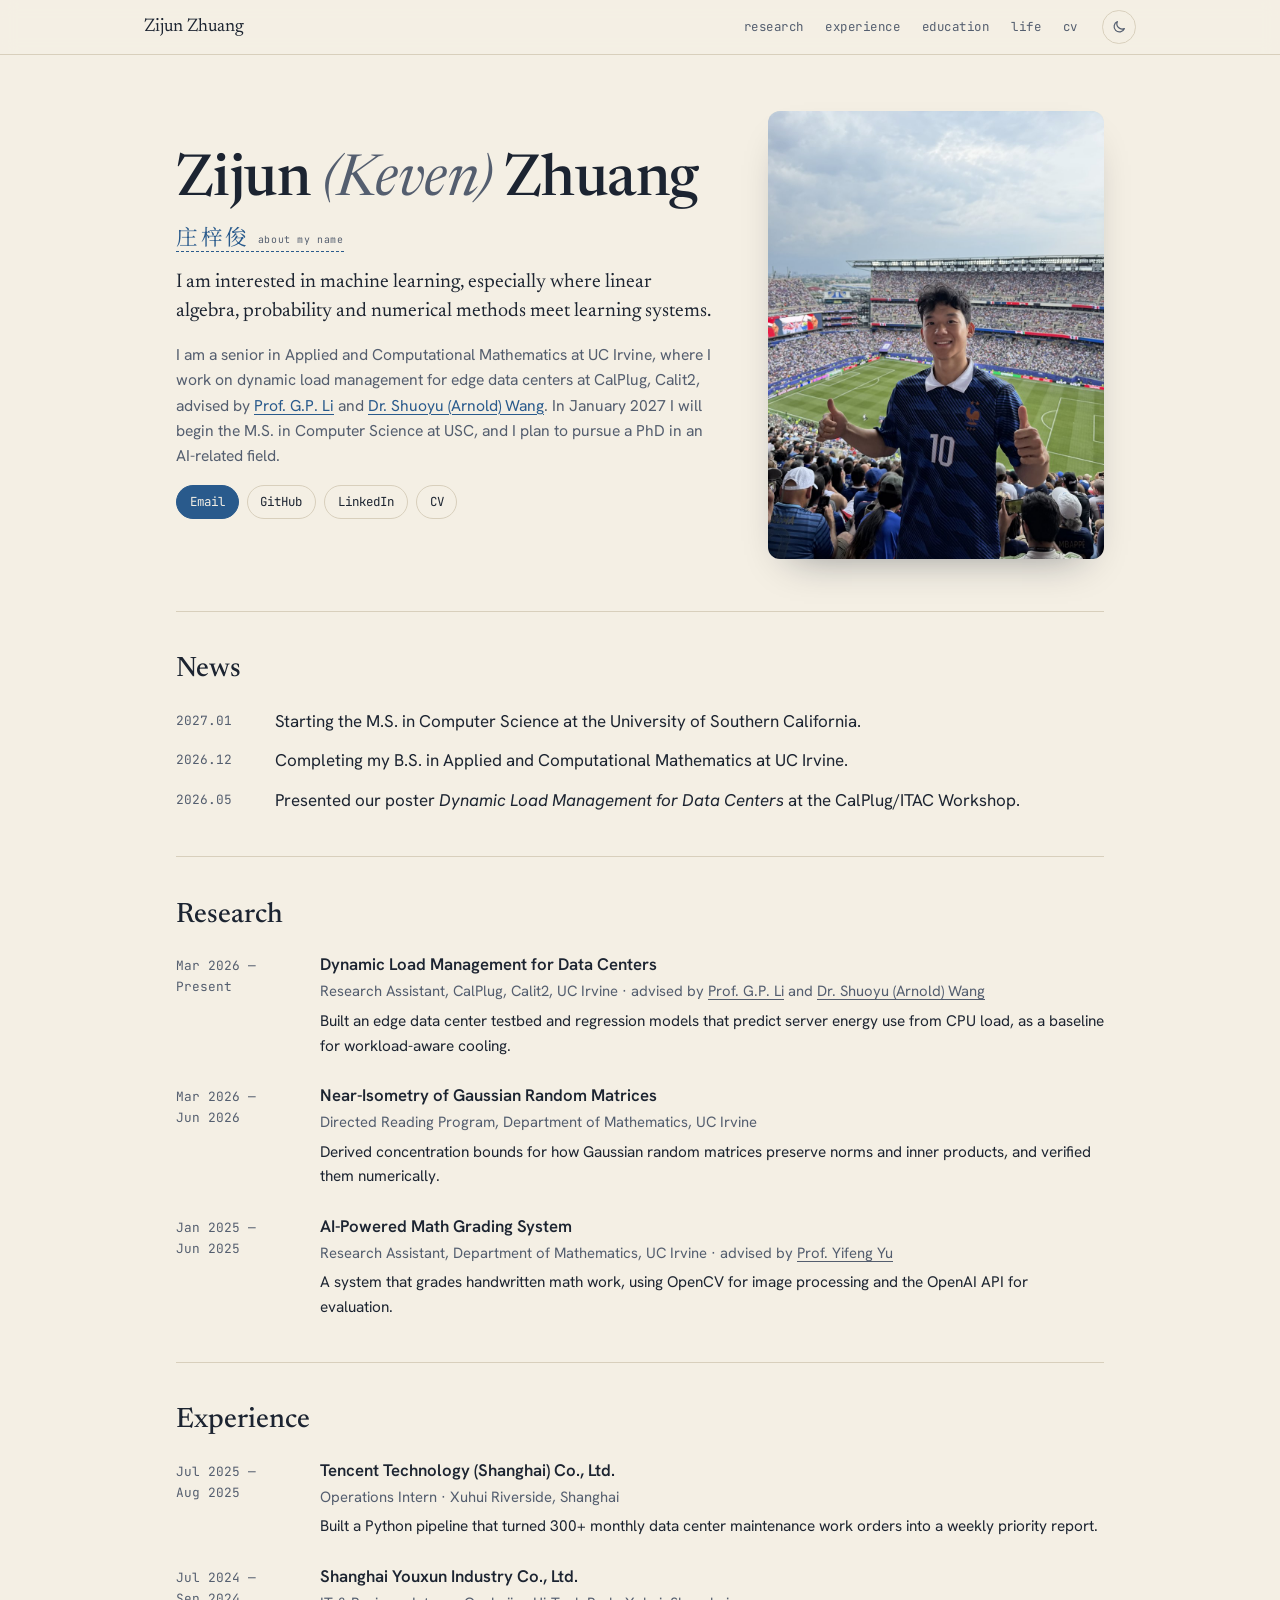
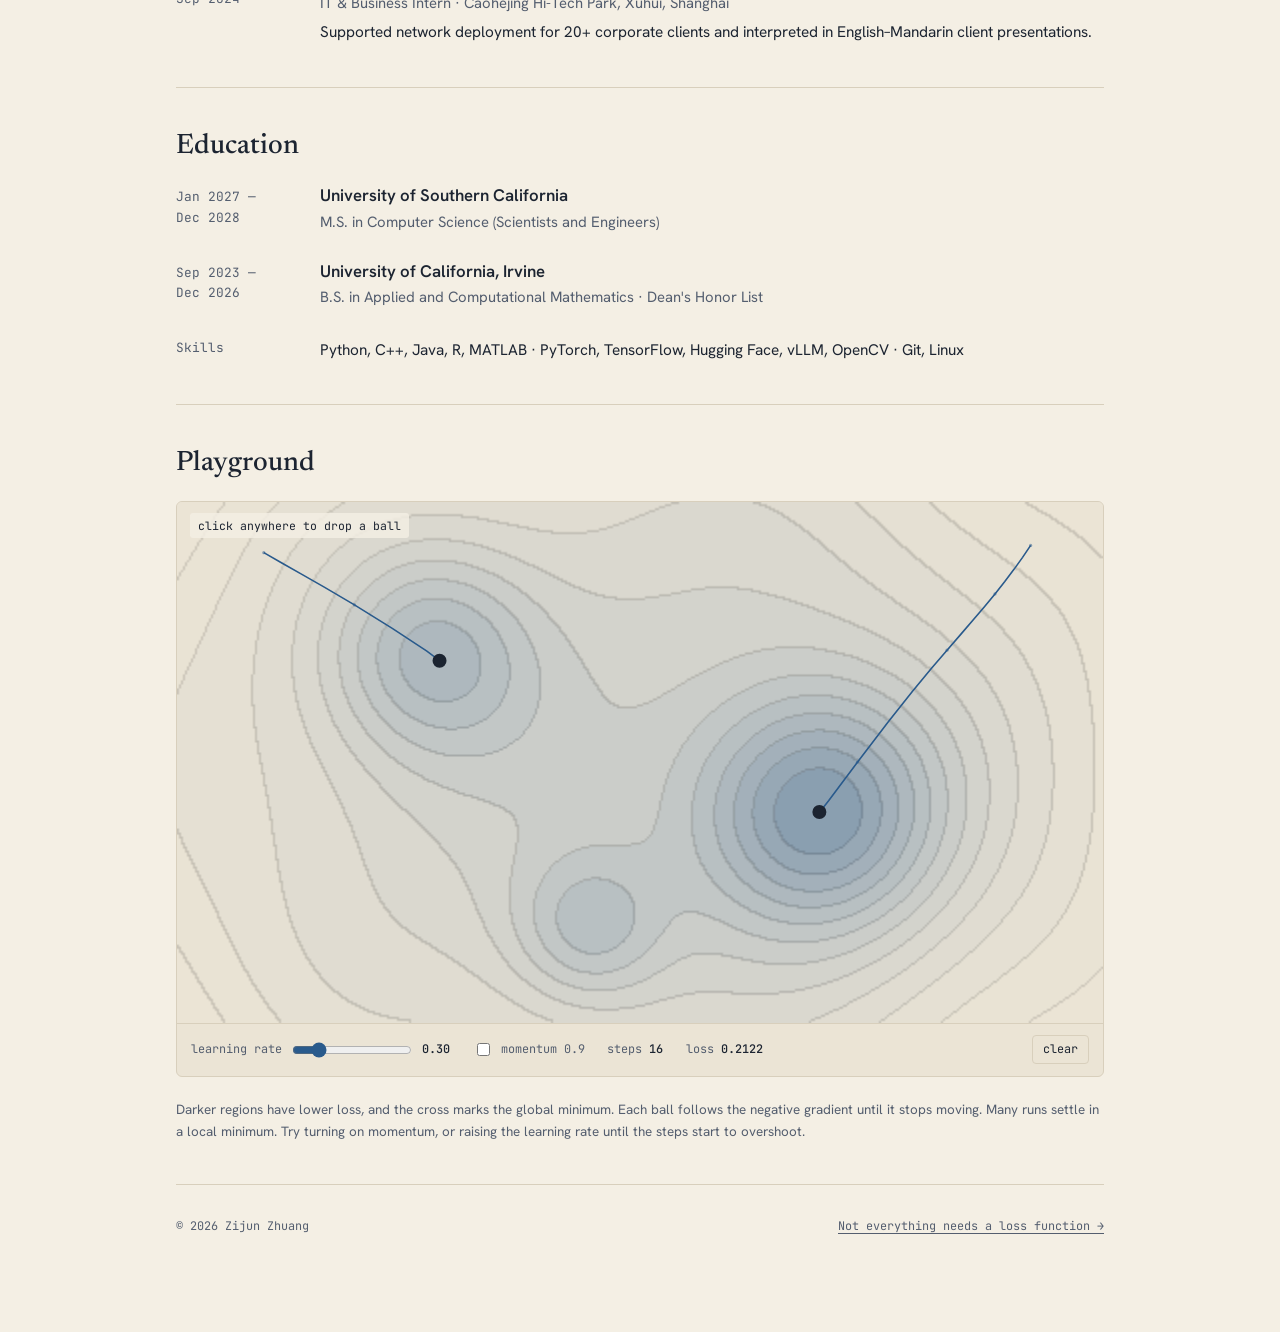
==== commit 337443ae: "Internships: Tencent full name and Xuhui locations Co-Authored-By: Claude Opus 5.5 <noreply@anthropi" ====
--- a/index.html
+++ b/index.html
@@ -98,8 +98,8 @@
         <article class="tl">
           <div class="when">Jul 2025 —<br>Aug 2025</div>
           <div class="what">
-            <h3>Tencent</h3>
-            <p class="role">Operations Intern</p>
+            <h3>Tencent Technology (Shanghai) Co., Ltd.</h3>
+            <p class="role">Operations Intern · Xuhui Riverside, Shanghai</p>
             <p class="desc">Built a Python pipeline that turned 300+ monthly data center maintenance work orders into a weekly priority report.</p>
           </div>
         </article>
@@ -107,7 +107,7 @@
           <div class="when">Jul 2024 —<br>Sep 2024</div>
           <div class="what">
             <h3>Shanghai Youxun Industry Co., Ltd.</h3>
-            <p class="role">IT &amp; Business Intern</p>
+            <p class="role">IT &amp; Business Intern · Caohejing Hi-Tech Park, Xuhui, Shanghai</p>
             <p class="desc">Supported network deployment for 20+ corporate clients and interpreted in English–Mandarin client presentations.</p>
           </div>
         </article>
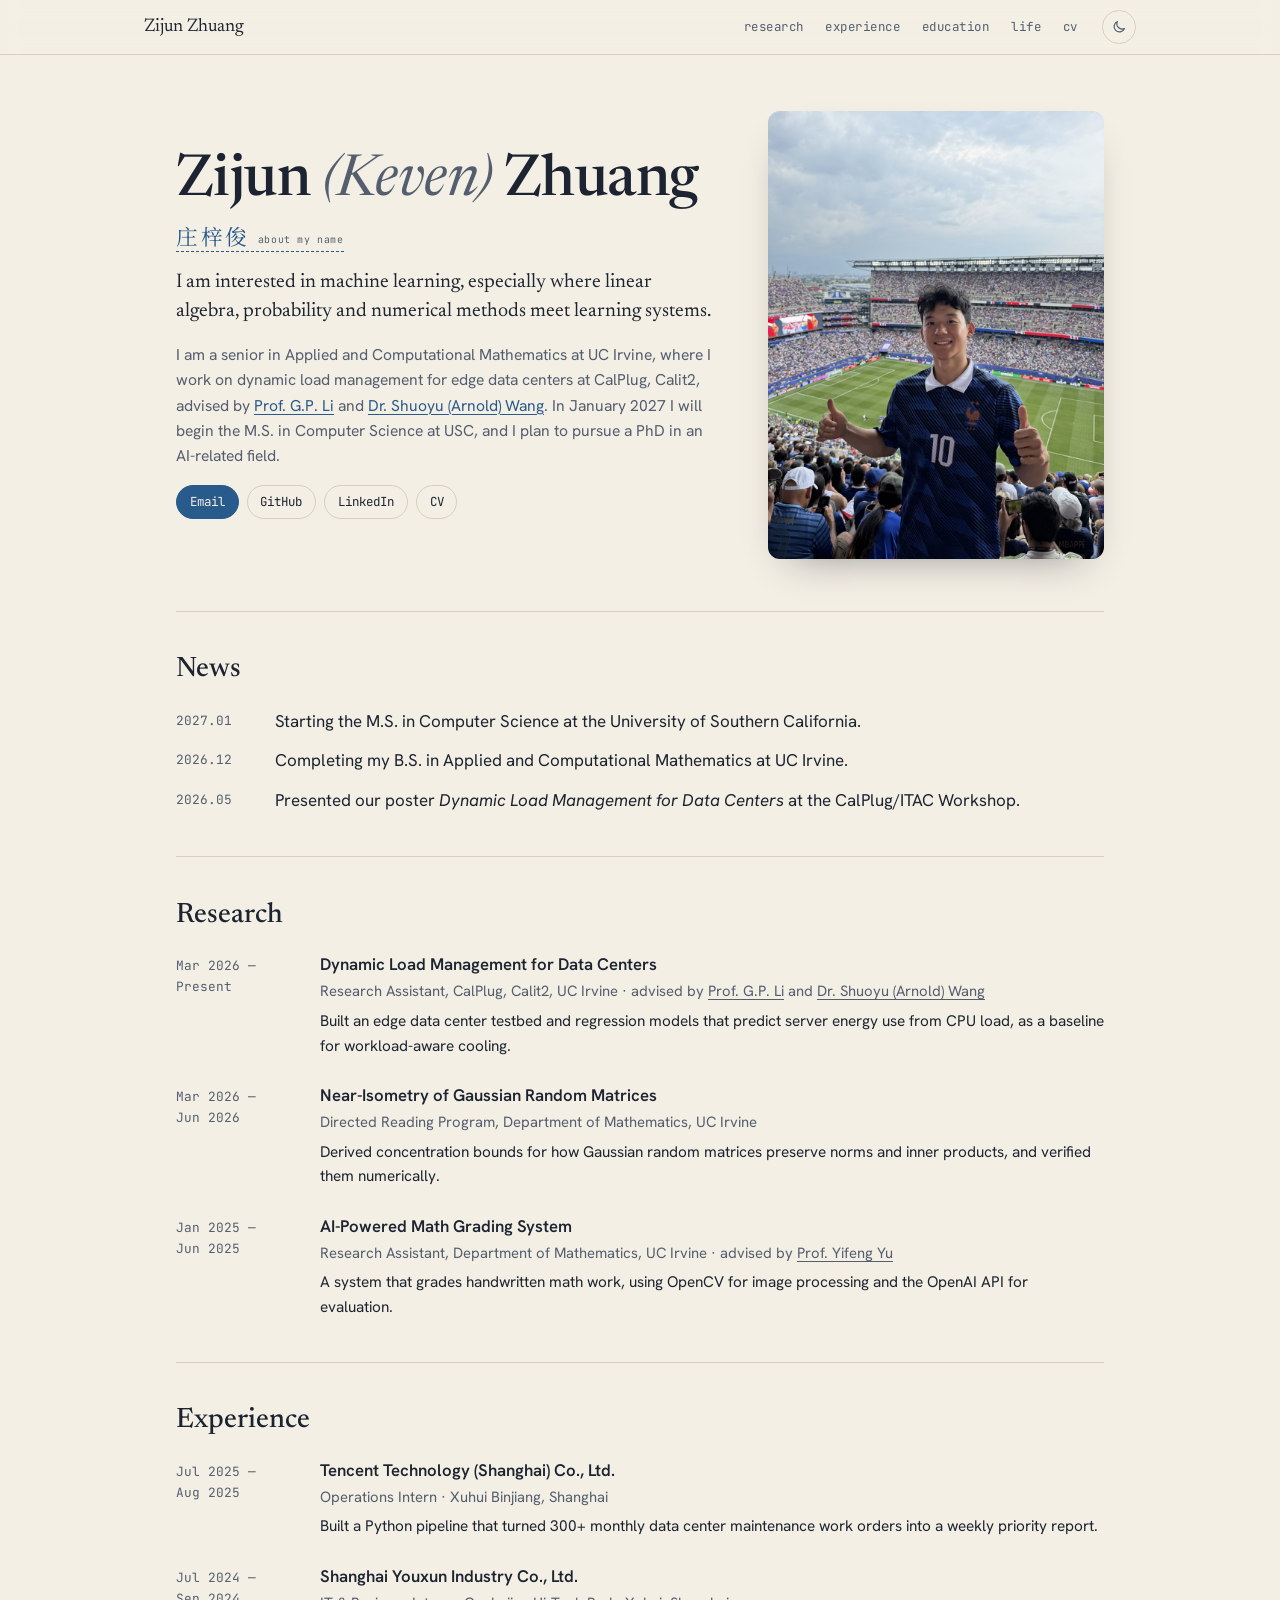
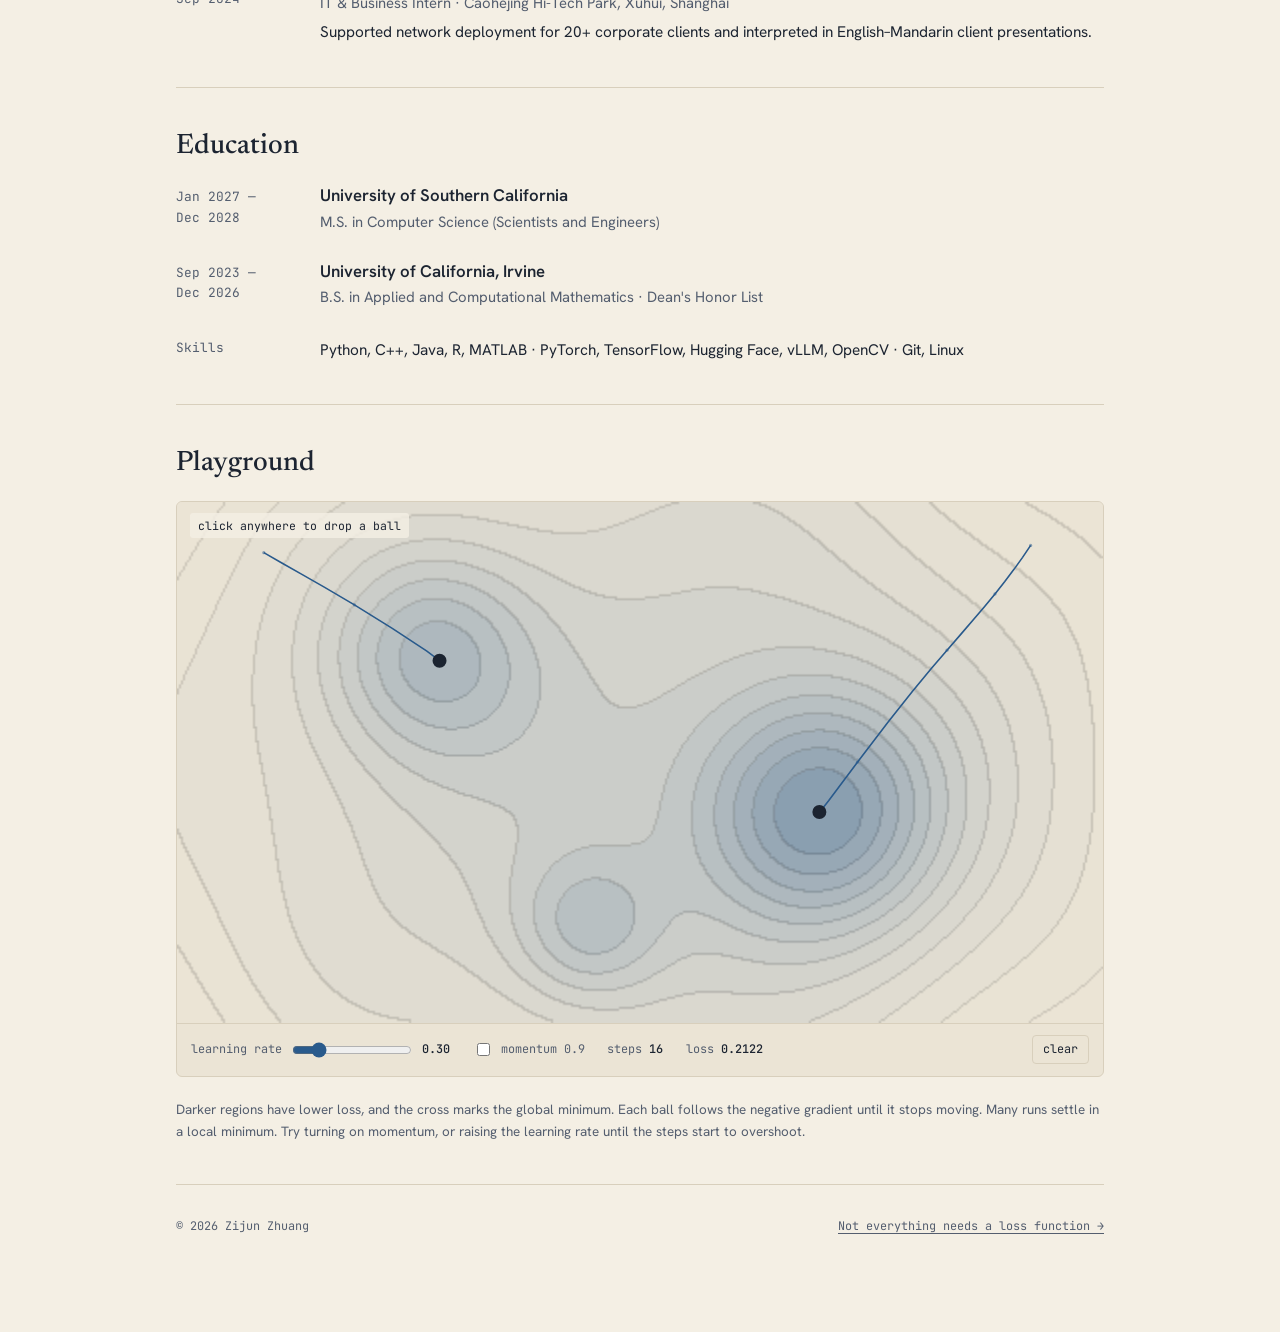
==== commit 968d0234: "Tencent location: Xuhui Binjiang Co-Authored-By: Claude Opus 5.5 <noreply@anthropic.com> Claude-Sess" ====
--- a/index.html
+++ b/index.html
@@ -99,7 +99,7 @@
           <div class="when">Jul 2025 —<br>Aug 2025</div>
           <div class="what">
             <h3>Tencent Technology (Shanghai) Co., Ltd.</h3>
-            <p class="role">Operations Intern · Xuhui Riverside, Shanghai</p>
+            <p class="role">Operations Intern · Xuhui Binjiang, Shanghai</p>
             <p class="desc">Built a Python pipeline that turned 300+ monthly data center maintenance work orders into a weekly priority report.</p>
           </div>
         </article>
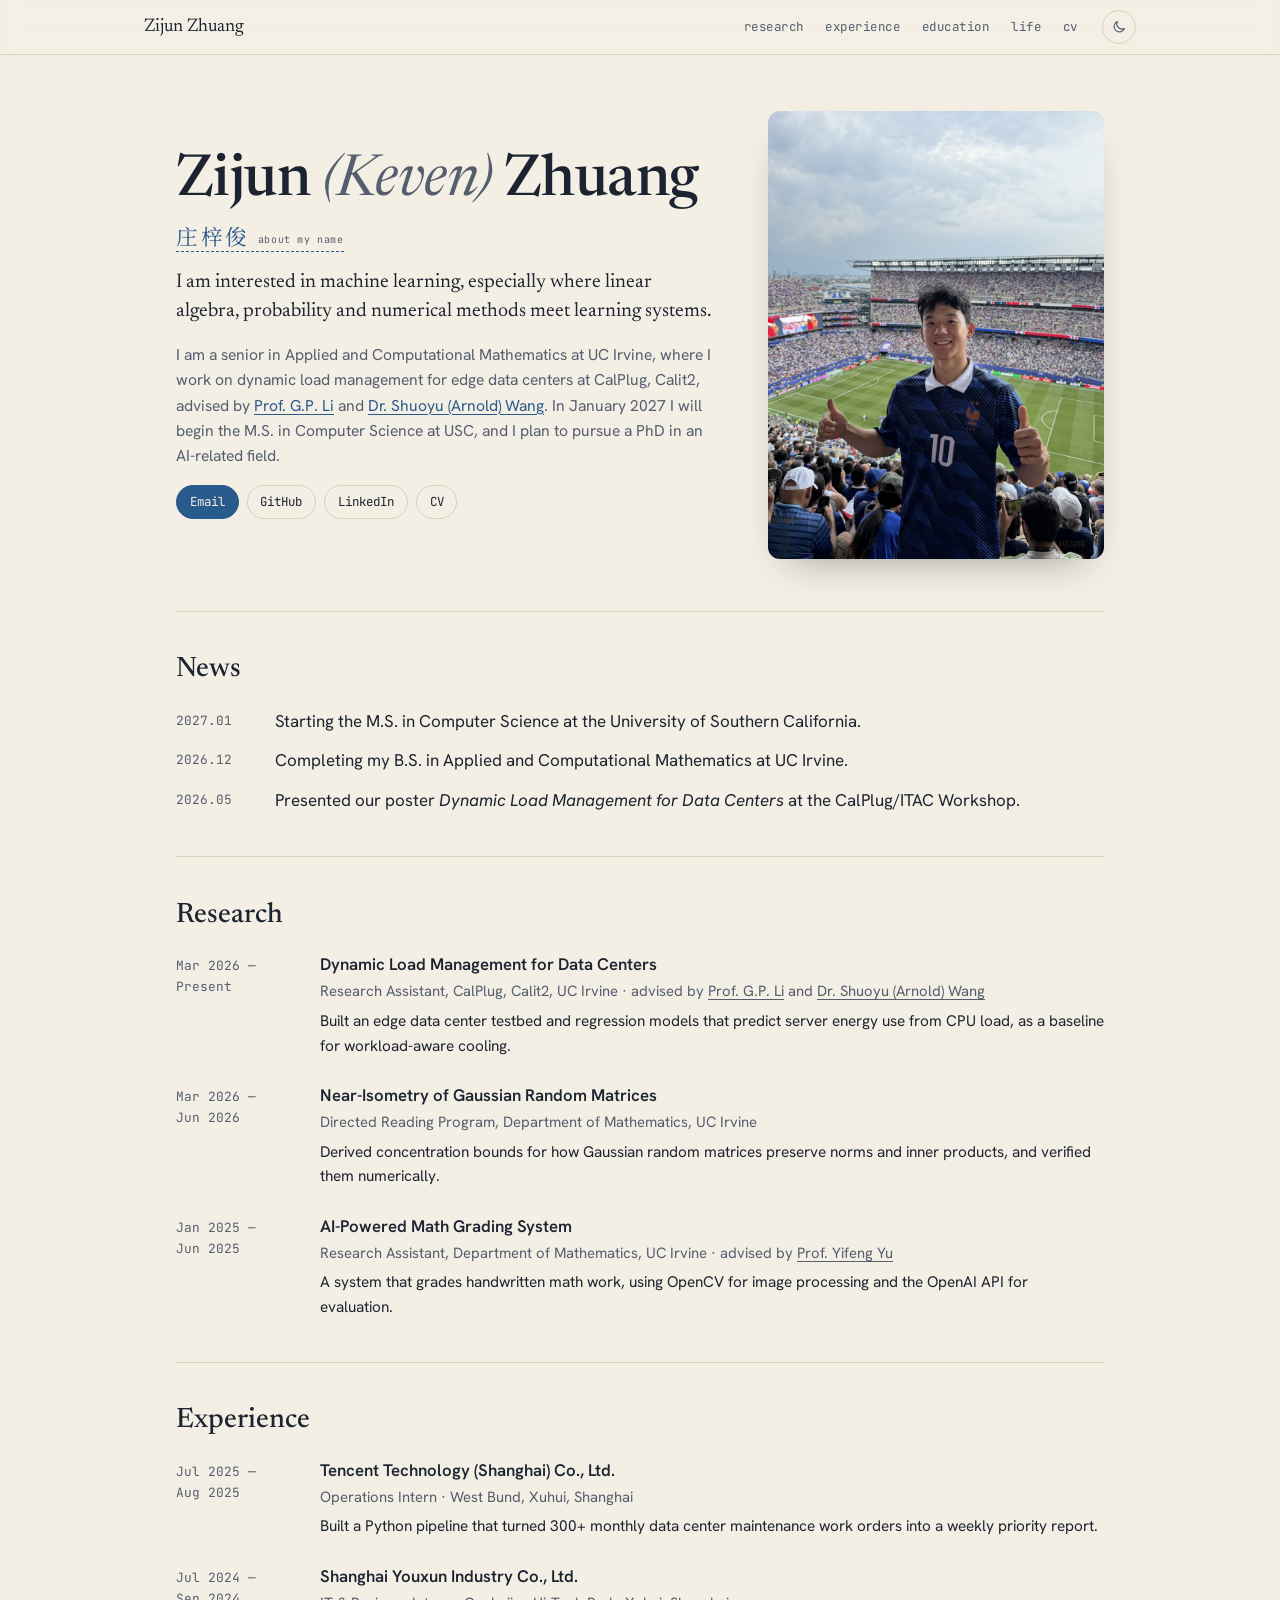
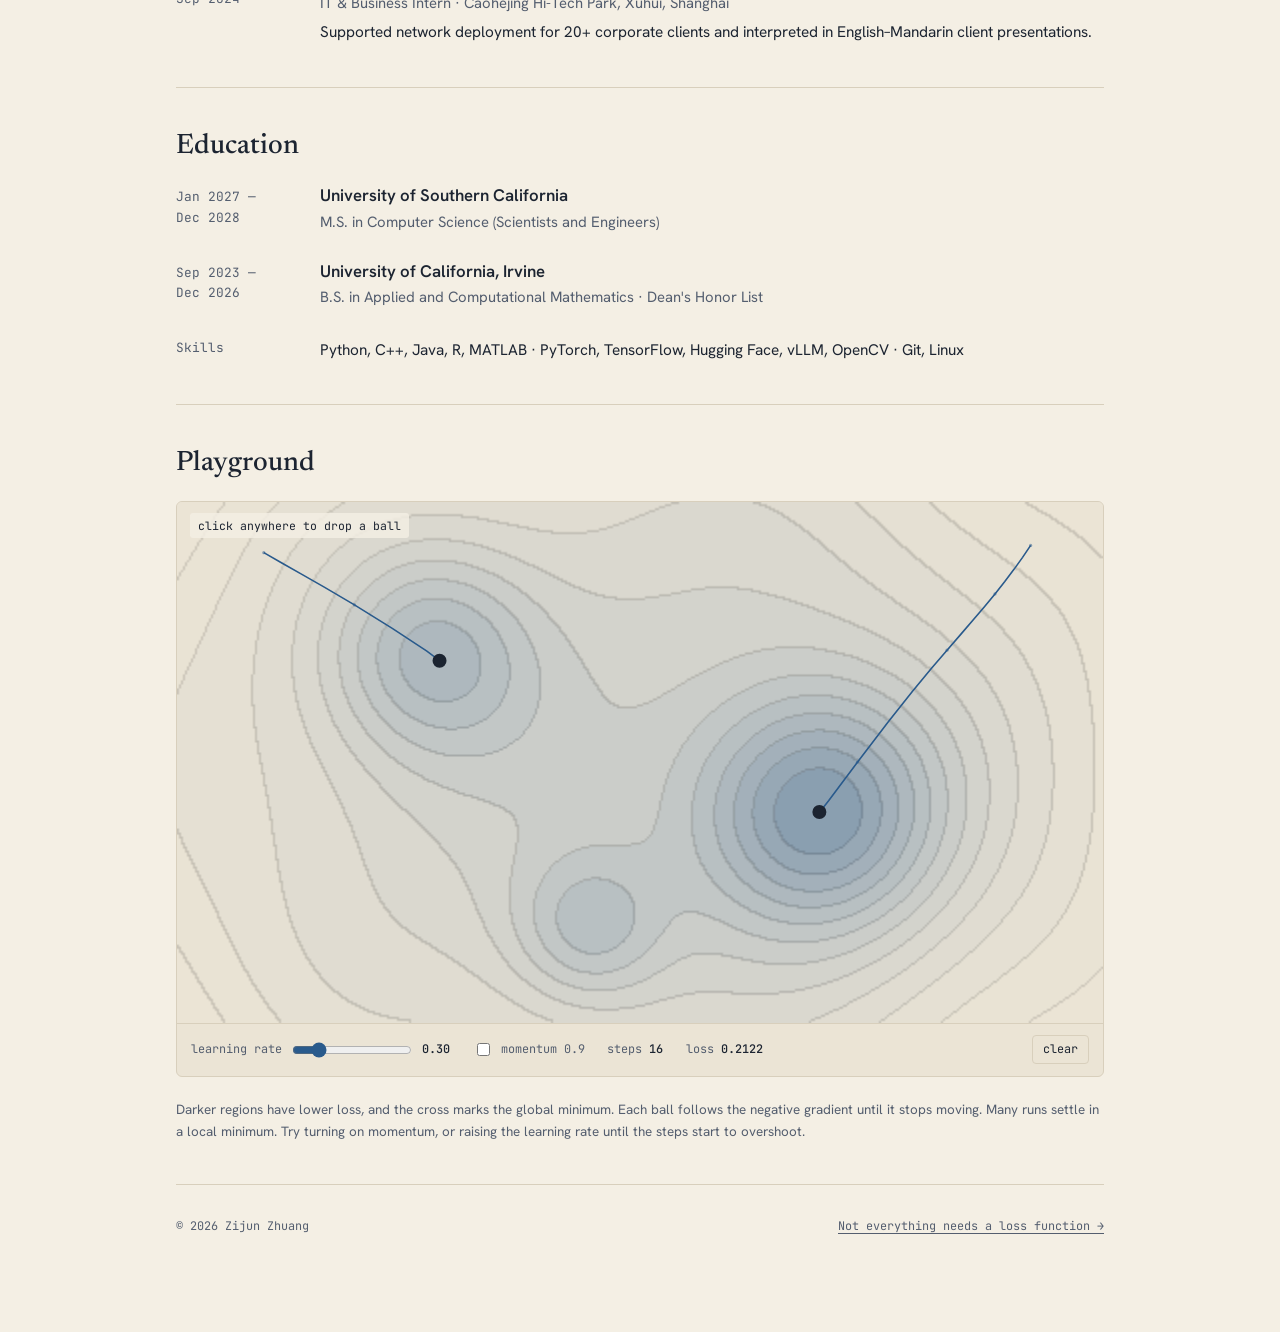
==== commit df2b90d0: "Tencent location: West Bund Co-Authored-By: Claude Opus 5.5 <noreply@anthropic.com> Claude-Session: " ====
--- a/index.html
+++ b/index.html
@@ -99,7 +99,7 @@
           <div class="when">Jul 2025 —<br>Aug 2025</div>
           <div class="what">
             <h3>Tencent Technology (Shanghai) Co., Ltd.</h3>
-            <p class="role">Operations Intern · Xuhui Binjiang, Shanghai</p>
+            <p class="role">Operations Intern · West Bund, Xuhui, Shanghai</p>
             <p class="desc">Built a Python pipeline that turned 300+ monthly data center maintenance work orders into a weekly priority report.</p>
           </div>
         </article>
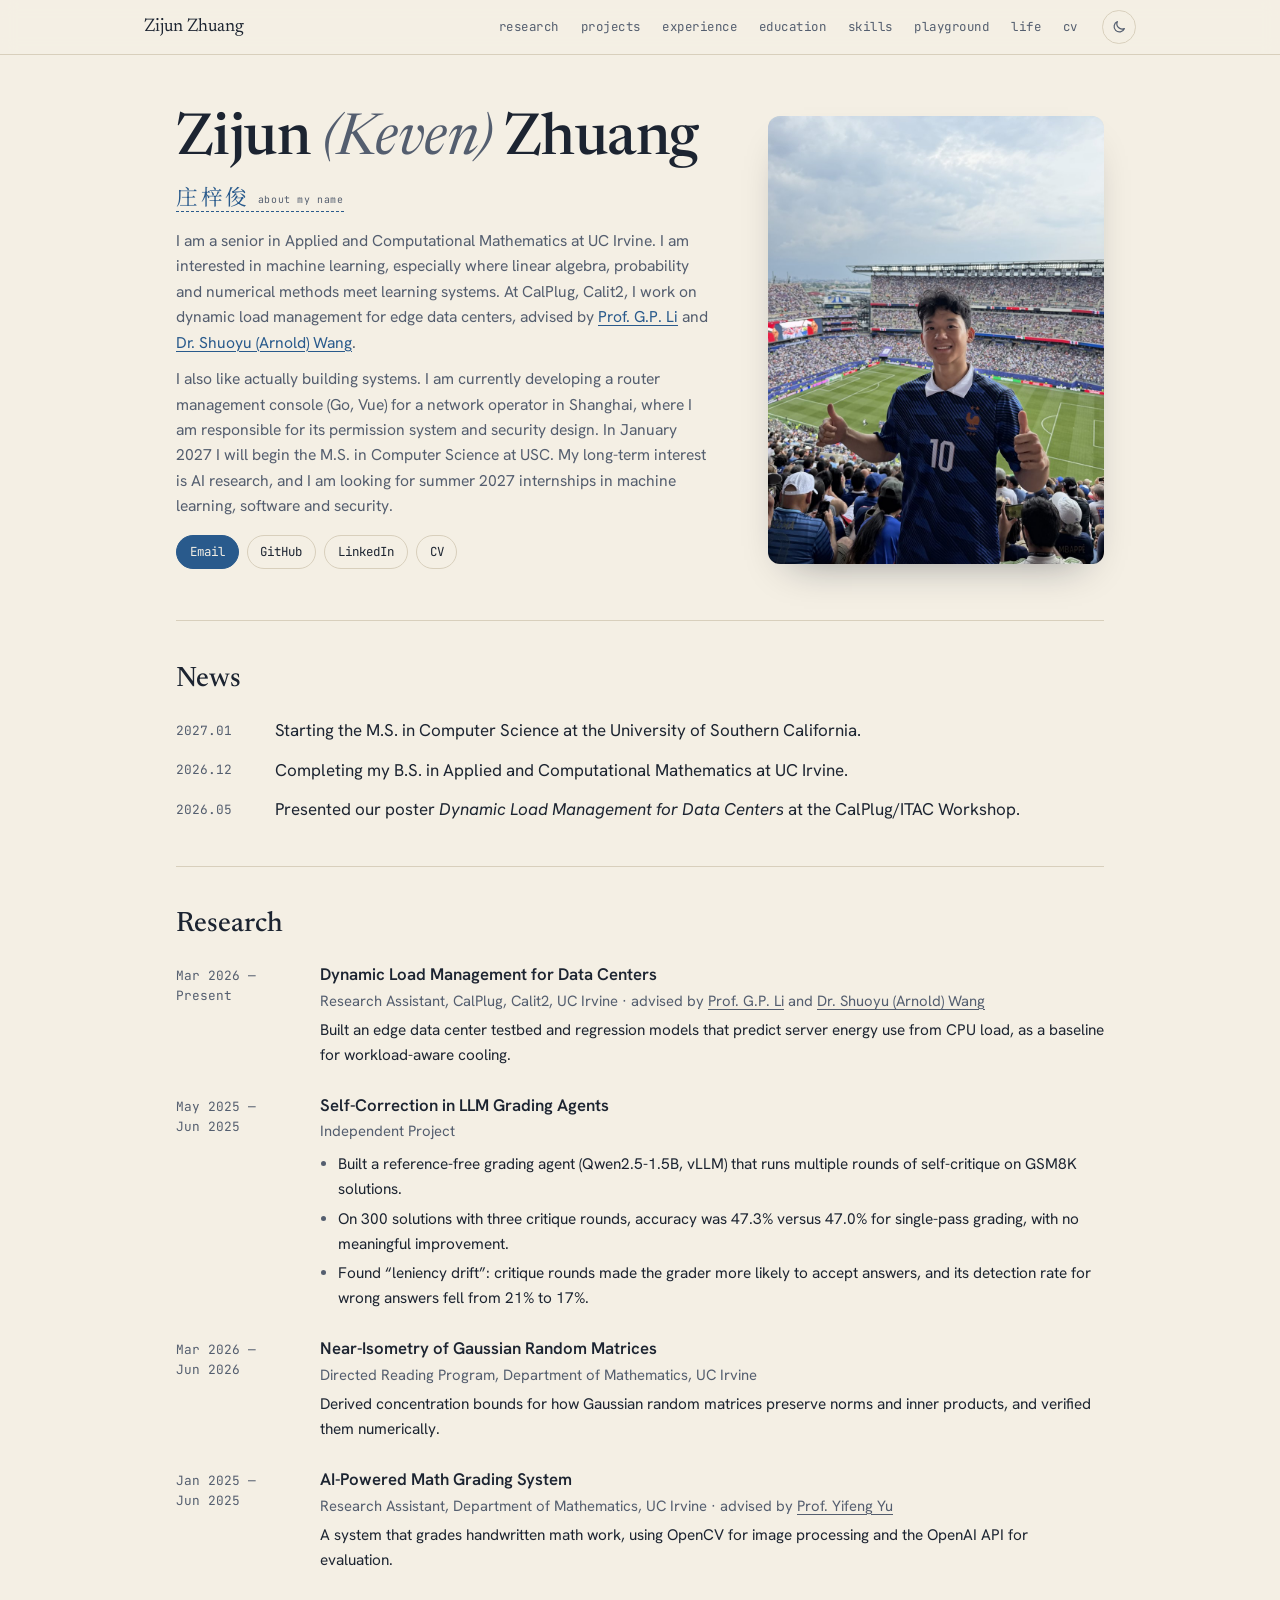
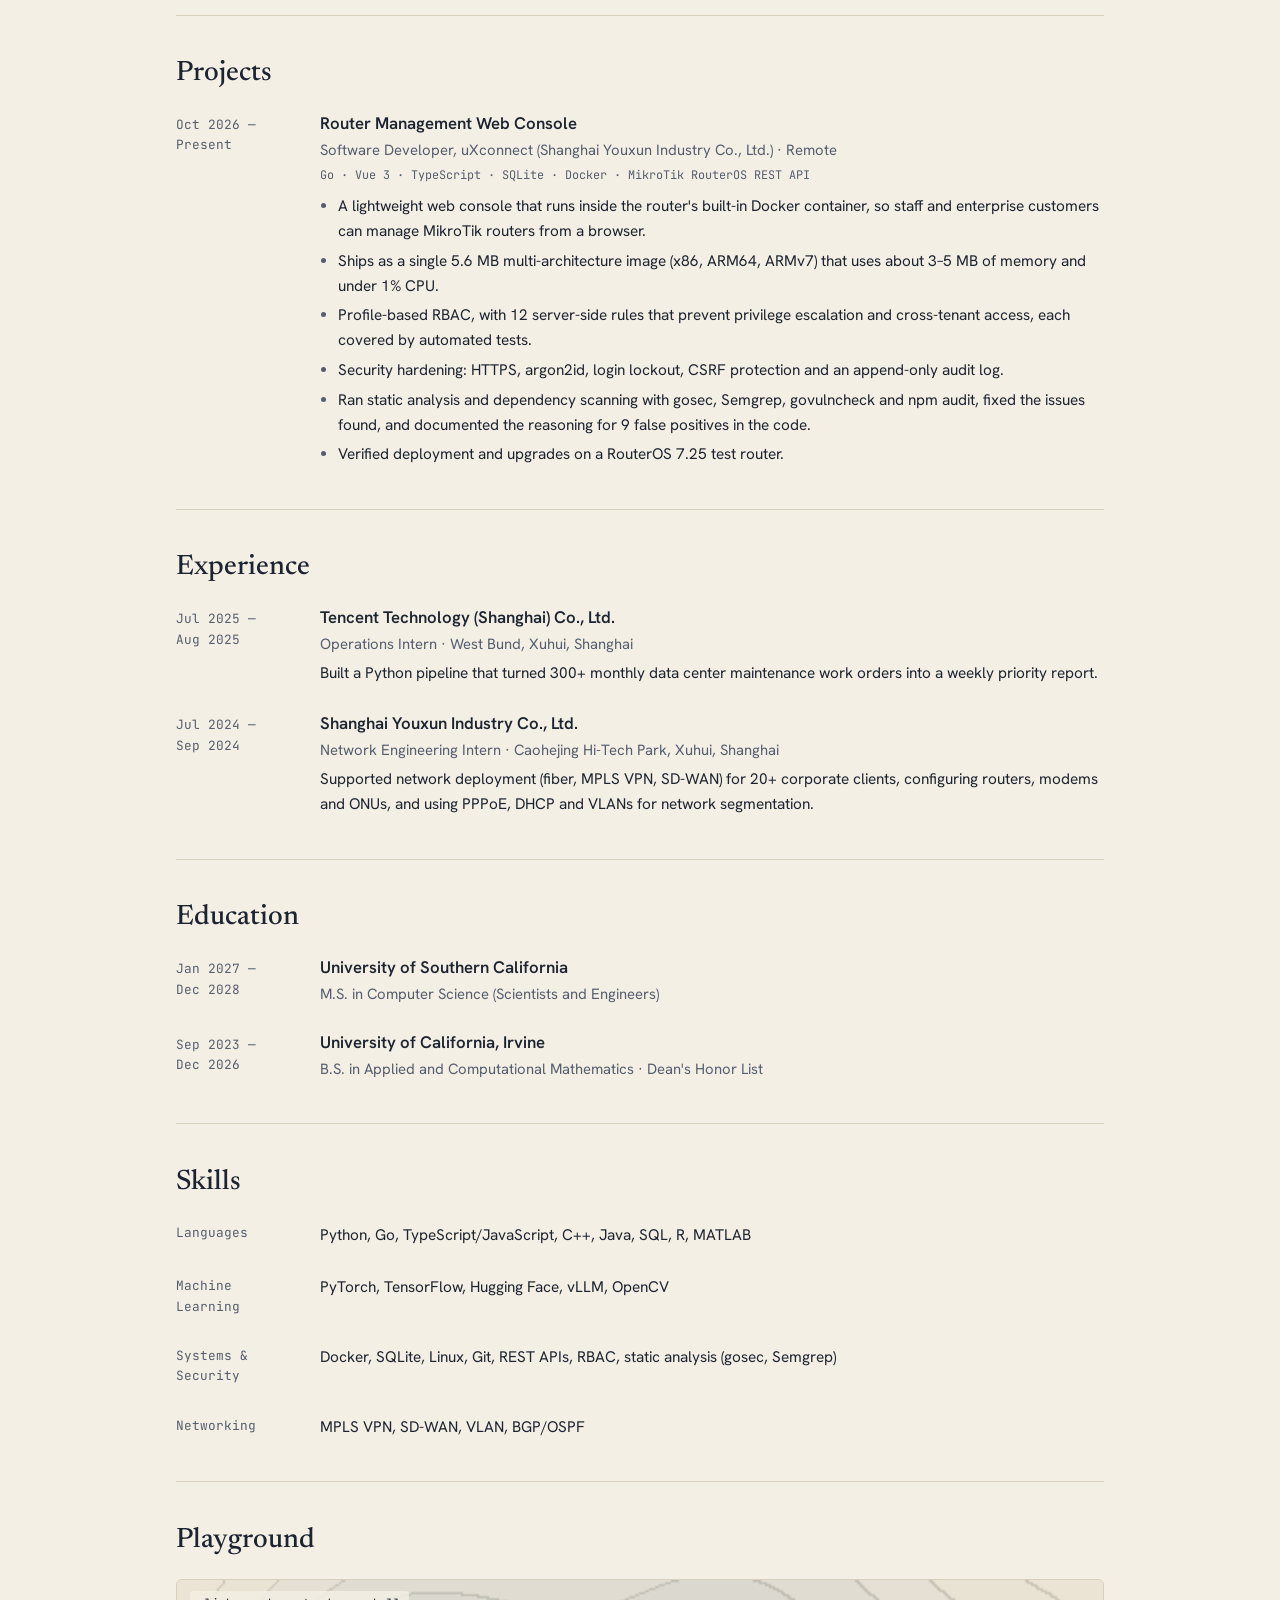
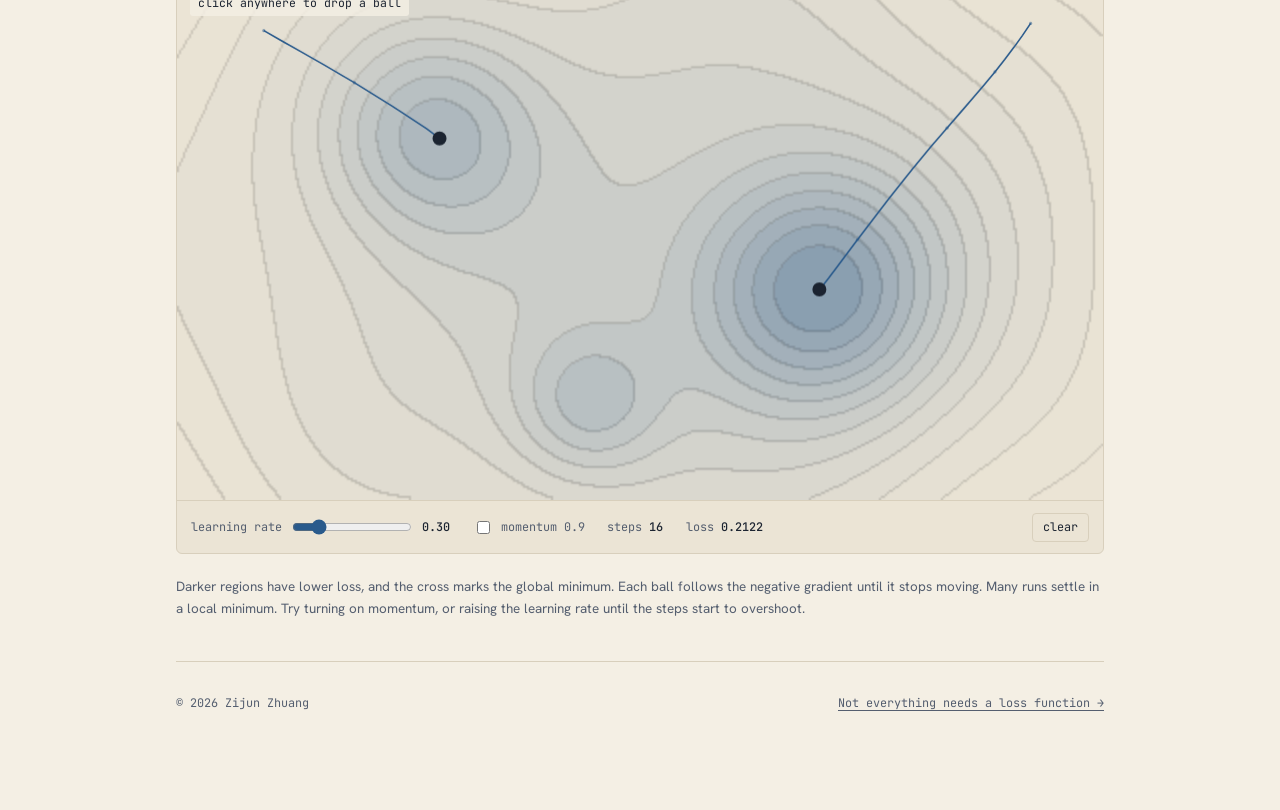
==== commit 29ddf6d5: "Update site to match resume: intro, Projects, research, skills, head cleanup Co-Authored-By: Claude " ====
--- a/index.html
+++ b/index.html
@@ -2,10 +2,9 @@
 <html lang="en">
 <head>
 <meta charset="utf-8">
-<meta name="viewport" content="width=device-width, initial-scale=1, viewport-fit=cover">
+<meta name="viewport" content="width=device-width, initial-scale=1">
 <title>Zijun (Keven) Zhuang</title>
-<meta name="claude:viewport-fit-sides" content="cover">
-<meta name="description" content="Zijun (Keven) Zhuang — Applied & Computational Mathematics at UC Irvine, incoming M.S. Computer Science at USC. Research in machine learning for energy-efficient computing.">
+<meta name="description" content="Zijun (Keven) Zhuang, a senior in Applied and Computational Mathematics at UC Irvine and an incoming M.S. Computer Science student at USC, working on machine learning research and secure software systems.">
 <link rel="preconnect" href="https://fonts.googleapis.com">
 <link rel="preconnect" href="https://fonts.gstatic.com" crossorigin>
 <link rel="stylesheet" href="https://fonts.googleapis.com/css2?family=Hanken+Grotesk:wght@400;500;600&family=JetBrains+Mono:wght@400;500&family=Newsreader:ital,opsz,wght@0,6..72,400;0,6..72,500;1,6..72,400&display=swap">
@@ -20,8 +19,11 @@
     <a class="wordmark" href="index.html">Zijun Zhuang</a>
     <nav class="nav" aria-label="Main">
       <a href="#research">research</a>
+      <a href="#projects">projects</a>
       <a href="#experience">experience</a>
       <a href="#education">education</a>
+      <a href="#skills">skills</a>
+      <a href="#playground">playground</a>
       <a href="life.html">life</a>
       <a href="assets/cv.pdf">cv</a>
     </nav>
@@ -36,12 +38,12 @@
       <div class="hero-text">
         <h1 class="name">Zijun <span class="aka">(Keven)</span> Zhuang</h1>
         <button class="han-btn" type="button" data-open-name aria-haspopup="dialog">庄梓俊<small>about my name</small></button>
-        <p class="statement">I am interested in machine learning, especially where linear algebra, probability and numerical methods meet learning systems.</p>
         <div class="bio">
-          <p>I am a senior in Applied and Computational Mathematics at UC Irvine, where I work on dynamic load management for edge data centers at CalPlug, Calit2, advised by <a href="https://www.calplug.org/about/team">Prof. G.P. Li</a> and <a href="https://www.calplug.org/about/team">Dr. Shuoyu (Arnold) Wang</a>. In January 2027 I will begin the M.S. in Computer Science at USC, and I plan to pursue a PhD in an AI-related field.</p>
+          <p>I am a senior in Applied and Computational Mathematics at UC Irvine. I am interested in machine learning, especially where linear algebra, probability and numerical methods meet learning systems. At CalPlug, Calit2, I work on dynamic load management for edge data centers, advised by <a href="https://www.calplug.org/about/team">Prof. G.P. Li</a> and <a href="https://www.calplug.org/about/team">Dr. Shuoyu (Arnold) Wang</a>.</p>
+          <p>I also like actually building systems. I am currently developing a router management console (Go, Vue) for a network operator in Shanghai, where I am responsible for its permission system and security design. In January 2027 I will begin the M.S. in Computer Science at USC. My long-term interest is AI research, and I am looking for summer 2027 internships in machine learning, software and security.</p>
         </div>
         <div class="links">
-          <a class="chip solid" href="mailto:zijunzhu@usc.edu">Email</a>
+          <a class="chip solid" href="mailto:zzijun12@gmail.com">Email</a>
           <a class="chip" href="https://github.com/kevenzhuang">GitHub</a>
           <a class="chip" href="https://www.linkedin.com/in/keven-zhuang-62643b3b6/">LinkedIn</a>
           <a class="chip" href="assets/cv.pdf">CV</a>
@@ -66,7 +68,7 @@
       <h2>Research</h2>
       <div class="timeline">
         <article class="tl">
-          <div class="when">Mar 2026 —<br>Present</div>
+          <div class="when">Mar 2026 — <br>Present</div>
           <div class="what">
             <h3>Dynamic Load Management for Data Centers</h3>
             <p class="role">Research Assistant, CalPlug, Calit2, UC Irvine · advised by <a href="https://www.calplug.org/about/team">Prof. G.P. Li</a> and <a href="https://www.calplug.org/about/team">Dr. Shuoyu (Arnold) Wang</a></p>
@@ -74,7 +76,19 @@
           </div>
         </article>
         <article class="tl">
-          <div class="when">Mar 2026 —<br>Jun 2026</div>
+          <div class="when">May 2025 — <br>Jun 2025</div>
+          <div class="what">
+            <h3>Self-Correction in LLM Grading Agents</h3>
+            <p class="role">Independent Project</p>
+            <ul class="points">
+              <li>Built a reference-free grading agent (Qwen2.5-1.5B, vLLM) that runs multiple rounds of self-critique on GSM8K solutions.</li>
+              <li>On 300 solutions with three critique rounds, accuracy was 47.3% versus 47.0% for single-pass grading, with no meaningful improvement.</li>
+              <li>Found “leniency drift”: critique rounds made the grader more likely to accept answers, and its detection rate for wrong answers fell from 21% to 17%.</li>
+            </ul>
+          </div>
+        </article>
+        <article class="tl">
+          <div class="when">Mar 2026 — <br>Jun 2026</div>
           <div class="what">
             <h3>Near-Isometry of Gaussian Random Matrices</h3>
             <p class="role">Directed Reading Program, Department of Mathematics, UC Irvine</p>
@@ -82,7 +96,7 @@
           </div>
         </article>
         <article class="tl">
-          <div class="when">Jan 2025 —<br>Jun 2025</div>
+          <div class="when">Jan 2025 — <br>Jun 2025</div>
           <div class="what">
             <h3>AI-Powered Math Grading System</h3>
             <p class="role">Research Assistant, Department of Mathematics, UC Irvine · advised by <a href="https://www.faculty.uci.edu/profile/?facultyId=5707">Prof. Yifeng Yu</a></p>
@@ -92,11 +106,33 @@
       </div>
     </section>
 
+    <section class="sec" id="projects">
+      <h2>Projects</h2>
+      <div class="timeline">
+        <article class="tl">
+          <div class="when">Oct 2026 — <br>Present</div>
+          <div class="what">
+            <h3>Router Management Web Console</h3>
+            <p class="role">Software Developer, uXconnect (Shanghai Youxun Industry Co., Ltd.) · Remote</p>
+            <p class="stack">Go · Vue 3 · TypeScript · SQLite · Docker · MikroTik RouterOS REST API</p>
+            <ul class="points">
+              <li>A lightweight web console that runs inside the router's built-in Docker container, so staff and enterprise customers can manage MikroTik routers from a browser.</li>
+              <li>Ships as a single 5.6 MB multi-architecture image (x86, ARM64, ARMv7) that uses about 3–5 MB of memory and under 1% CPU.</li>
+              <li>Profile-based RBAC, with 12 server-side rules that prevent privilege escalation and cross-tenant access, each covered by automated tests.</li>
+              <li>Security hardening: HTTPS, argon2id, login lockout, CSRF protection and an append-only audit log.</li>
+              <li>Ran static analysis and dependency scanning with gosec, Semgrep, govulncheck and npm audit, fixed the issues found, and documented the reasoning for 9 false positives in the code.</li>
+              <li>Verified deployment and upgrades on a RouterOS 7.25 test router.</li>
+            </ul>
+          </div>
+        </article>
+      </div>
+    </section>
+
     <section class="sec" id="experience">
       <h2>Experience</h2>
       <div class="timeline">
         <article class="tl">
-          <div class="when">Jul 2025 —<br>Aug 2025</div>
+          <div class="when">Jul 2025 — <br>Aug 2025</div>
           <div class="what">
             <h3>Tencent Technology (Shanghai) Co., Ltd.</h3>
             <p class="role">Operations Intern · West Bund, Xuhui, Shanghai</p>
@@ -104,11 +140,11 @@
           </div>
         </article>
         <article class="tl">
-          <div class="when">Jul 2024 —<br>Sep 2024</div>
+          <div class="when">Jul 2024 — <br>Sep 2024</div>
           <div class="what">
             <h3>Shanghai Youxun Industry Co., Ltd.</h3>
-            <p class="role">IT &amp; Business Intern · Caohejing Hi-Tech Park, Xuhui, Shanghai</p>
-            <p class="desc">Supported network deployment for 20+ corporate clients and interpreted in English–Mandarin client presentations.</p>
+            <p class="role">Network Engineering Intern · Caohejing Hi-Tech Park, Xuhui, Shanghai</p>
+            <p class="desc">Supported network deployment (fiber, MPLS VPN, SD-WAN) for 20+ corporate clients, configuring routers, modems and ONUs, and using PPPoE, DHCP and VLANs for network segmentation.</p>
           </div>
         </article>
       </div>
@@ -118,24 +154,40 @@
       <h2>Education</h2>
       <div class="timeline">
         <article class="tl">
-          <div class="when">Jan 2027 —<br>Dec 2028</div>
+          <div class="when">Jan 2027 — <br>Dec 2028</div>
           <div class="what">
             <h3>University of Southern California</h3>
             <p class="role">M.S. in Computer Science (Scientists and Engineers)</p>
           </div>
         </article>
         <article class="tl">
-          <div class="when">Sep 2023 —<br>Dec 2026</div>
+          <div class="when">Sep 2023 — <br>Dec 2026</div>
           <div class="what">
             <h3>University of California, Irvine</h3>
             <p class="role">B.S. in Applied and Computational Mathematics · Dean's Honor List</p>
           </div>
         </article>
-        <article class="tl">
-          <div class="when">Skills</div>
-          <div class="what">
-            <p class="desc">Python, C++, Java, R, MATLAB · PyTorch, TensorFlow, Hugging Face, vLLM, OpenCV · Git, Linux</p>
-          </div>
+      </div>
+    </section>
+
+    <section class="sec" id="skills">
+      <h2>Skills</h2>
+      <div class="timeline">
+        <article class="tl">
+          <div class="when">Languages</div>
+          <div class="what"><p class="desc">Python, Go, TypeScript/JavaScript, C++, Java, SQL, R, MATLAB</p></div>
+        </article>
+        <article class="tl">
+          <div class="when">Machine<br>Learning</div>
+          <div class="what"><p class="desc">PyTorch, TensorFlow, Hugging Face, vLLM, OpenCV</p></div>
+        </article>
+        <article class="tl">
+          <div class="when">Systems &amp;<br>Security</div>
+          <div class="what"><p class="desc">Docker, SQLite, Linux, Git, REST APIs, RBAC, static analysis (gosec, Semgrep)</p></div>
+        </article>
+        <article class="tl">
+          <div class="when">Networking</div>
+          <div class="what"><p class="desc">MPLS VPN, SD-WAN, VLAN, BGP/OSPF</p></div>
         </article>
       </div>
     </section>
--- a/assets/css/style.css
+++ b/assets/css/style.css
@@ -381,3 +381,8 @@
 .tl .when { text-transform: none; letter-spacing: 0; font-size: .8rem; }
 .tl .what { border-left: 0; padding-left: 0; }
 .tl .what::before { display: none; }
+
+/* project / research bullet lists, in the same type as .desc */
+.tl .stack { font-family: var(--f-mono); font-size: .74rem; color: var(--ink-2); margin-top: .1rem; }
+.tl .points { margin: .35rem 0 0; padding-left: 1.1rem; display: grid; gap: .3rem; font-size: .96rem; }
+.tl .points li::marker { color: var(--ink-2); }
